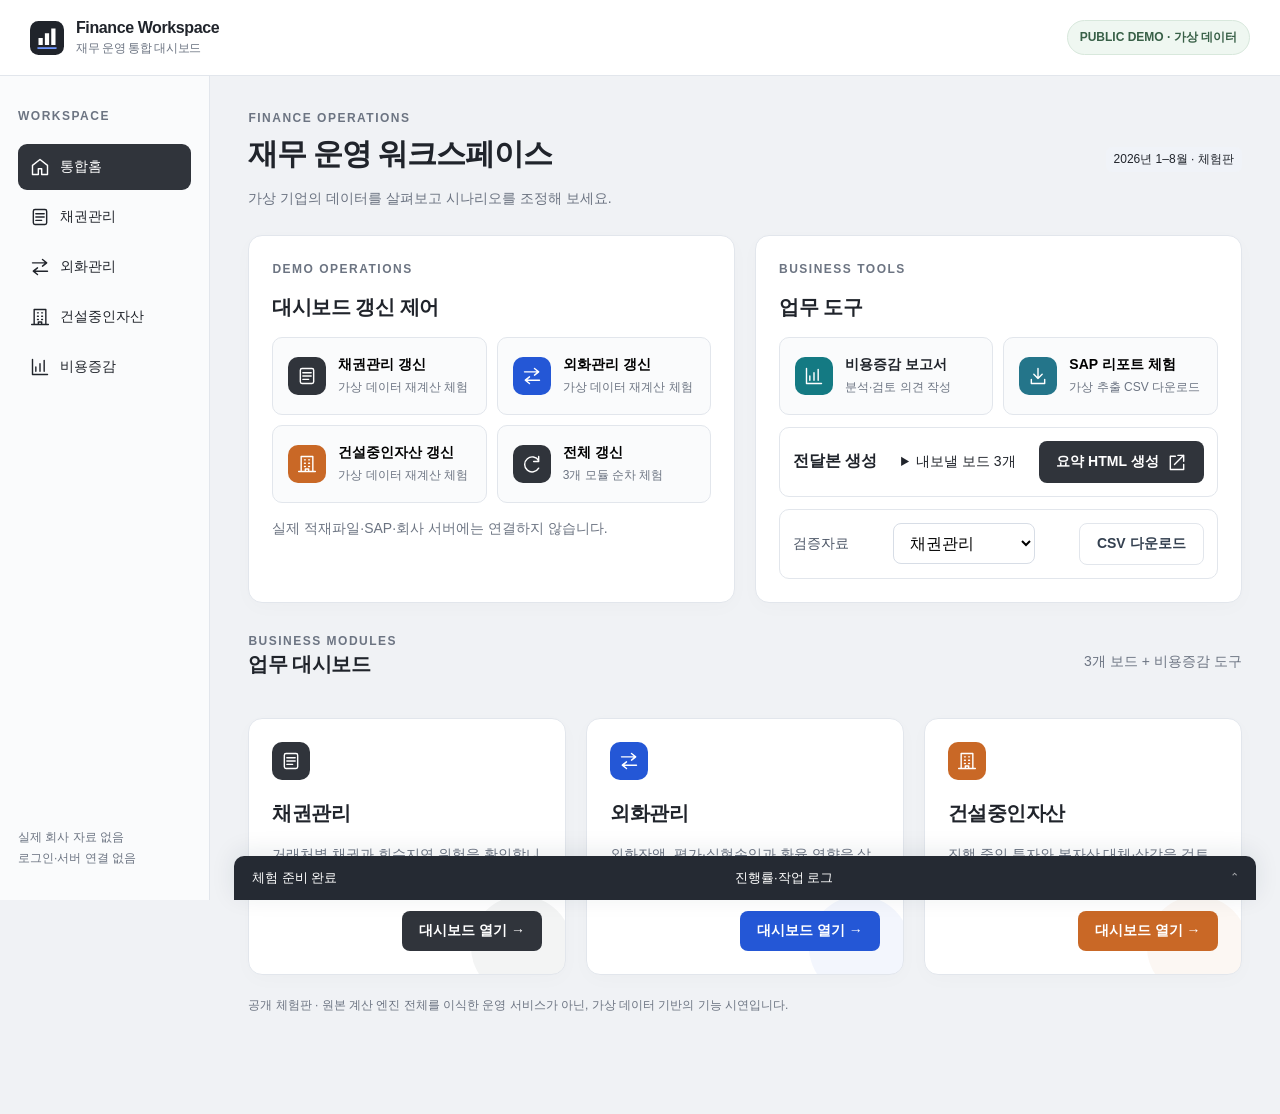
==== index.html @ a3e80ea5 "Publish synthetic-data finance workspace demo" ====
<!doctype html>
<html lang="ko">
<head>
  <meta charset="utf-8">
  <meta name="viewport" content="width=device-width, initial-scale=1">
  <meta name="description" content="가상 데이터로 체험하는 채권·외화·건설중인자산 재무 대시보드. 실제 회사 자료와 연결되지 않습니다.">
  <meta name="theme-color" content="#20242b">
  <meta http-equiv="Content-Security-Policy" content="default-src 'self'; script-src 'self'; style-src 'self' 'unsafe-inline'; img-src 'self' data:; connect-src 'self'; object-src 'none'; base-uri 'none'; form-action 'none'">
  <title>Finance Workspace · 재무 대시보드 체험판</title>
  <link rel="icon" href="./favicon.svg" type="image/svg+xml">
  <link rel="stylesheet" href="./style.css">
  <script type="module" src="./app.js"></script>
</head>
<body>
  <header class="topbar"><a class="brand" href="#home"><img src="./favicon.svg" alt="" width="34" height="34"><span>Finance Workspace<small>재무 운영 통합 대시보드</small></span></a><span class="demo-badge">PUBLIC DEMO · 가상 데이터</span></header>
  <div class="workspace"><aside><p class="eyebrow">WORKSPACE</p><nav id="navigation" aria-label="업무 탐색"></nav><div class="sidebar-note">실제 회사 자료 없음<br>로그인·서버 연결 없음</div></aside><main id="main" tabindex="-1"></main></div>
  <div class="activity"><details id="activity"><summary><span id="activityLabel">체험 준비 완료</span><span>진행률·작업 로그</span></summary><progress id="progress" max="100" value="0" aria-label="체험 작업 진행률"></progress><ol id="logs" aria-live="polite"><li>모든 수치는 가상으로 생성했습니다. 입력·조정은 현재 화면에서만 유지됩니다.</li></ol></details></div>
  <dialog id="detail"><form method="dialog"><button class="icon-close" aria-label="상세 닫기">×</button></form><div id="detailBody"></div></dialog>
</body>
</html>
---- style.css ----
:root{font-family:Arial,"Malgun Gothic",sans-serif;color:#20242b;background:#f0f2f5;font-size:16px;--accent:#30343b;--muted:#6c7482;--line:#e2e6ec;--blue:#2457d6}*{box-sizing:border-box}body{margin:0}button,input,select,textarea{font:inherit}button,a,select,input{touch-action:manipulation}button{cursor:pointer}a{color:inherit;text-decoration:none}button:focus-visible,a:focus-visible,input:focus-visible,select:focus-visible,summary:focus-visible{outline:3px solid #82a6ff;outline-offset:3px}button:disabled{cursor:wait;opacity:.6}.topbar{height:76px;display:flex;align-items:center;justify-content:space-between;padding:0 30px;background:white;border-bottom:1px solid var(--line);gap:15px;position:sticky;top:0;z-index:10}.brand{display:flex;align-items:center;gap:12px;font-weight:750;letter-spacing:-.4px}.brand small{display:block;font-size:12px;color:var(--muted);font-weight:400;margin-top:3px}.demo-badge{font-size:12px;font-weight:700;color:#386047;background:#eff7f1;border:1px solid #d8e8dc;border-radius:30px;padding:8px 12px;white-space:nowrap}.workspace{display:grid;grid-template-columns:210px minmax(0,1fr)}aside{position:sticky;top:76px;height:calc(100vh - 76px);padding:30px 18px;background:#fafbfc;border-right:1px solid var(--line);display:flex;flex-direction:column}.eyebrow{font-size:12px;letter-spacing:1.5px;color:var(--muted);font-weight:700;margin:0 0 14px}nav a{display:flex;align-items:center;gap:10px;padding:13px 12px;border-radius:9px;font-size:14px;margin:4px 0}nav a.active{color:white;background:var(--accent)}nav a:hover:not(.active){background:#e9edf3}.symbol{width:20px;height:20px;flex-shrink:0;display:inline-block}.sidebar-note{margin-top:auto;font-size:12px;color:var(--muted);line-height:1.8}main{padding:32px clamp(20px,3vw,48px) 100px;min-width:0;max-width:1700px;width:100%;margin:auto}h1{font-size:30px;letter-spacing:-1.1px;margin:6px 0 12px}h2{font-size:20px;margin:0 0 16px;letter-spacing:-.5px}h3{font-size:16px;margin:0 0 10px}p{line-height:1.7}.muted{color:var(--muted);font-size:14px}.heading{display:flex;justify-content:space-between;align-items:center;gap:20px;margin-bottom:24px}.heading p{margin:0}.controls{display:flex;gap:10px;align-items:center;flex-wrap:wrap}select,input[type=search],input[type=number]{border:1px solid #d7dde6;background:white;padding:10px 12px;border-radius:8px;min-width:0}label{font-size:14px;color:#4c5666}.panels{display:grid;grid-template-columns:1fr 1fr;gap:20px;margin-bottom:28px}.panel,.card,.metric{background:white;border:1px solid var(--line);border-radius:14px;padding:23px;box-shadow:0 5px 20px #182b4305}.panel.full{grid-column:1/-1}.actions{display:grid;grid-template-columns:repeat(2,minmax(0,1fr));gap:10px}.tool{border:1px solid var(--line);background:#fafbfc;display:flex;gap:12px;align-items:center;text-align:left;border-radius:10px;padding:15px;min-height:78px;transition:background .2s}.tool:hover{background:#f0f4fa}.tool b{display:block;font-size:14px}.tool small{display:block;font-size:12px;color:var(--muted);margin-top:5px}.icon{display:grid;place-items:center;width:38px;height:38px;border-radius:10px;background:var(--accent);color:white;flex-shrink:0}.primary,.secondary{border:0;border-radius:8px;padding:11px 17px;font-size:14px;font-weight:700;display:inline-flex;align-items:center;gap:8px}.primary{background:var(--accent);color:white}.secondary{border:1px solid var(--line);background:white;color:#344050}.export-tool{margin-top:12px;border:1px solid var(--line);border-radius:10px;padding:13px;display:flex;justify-content:space-between;align-items:center;gap:10px;flex-wrap:wrap}.export-tool details{position:relative}.export-tool summary{cursor:pointer;font-size:14px}.export-options{position:absolute;top:30px;right:0;width:210px;padding:15px;z-index:8;background:white;border:1px solid var(--line);box-shadow:0 8px 30px #172c4320;border-radius:9px}.export-options label{display:block;padding:7px}.cards{display:grid;grid-template-columns:repeat(3,minmax(0,1fr));gap:20px}.card{position:relative;overflow:hidden;isolation:isolate;min-height:230px;display:flex;flex-direction:column;align-items:flex-start;transition:transform .2s,box-shadow .2s}.card:hover{transform:translateY(-3px);box-shadow:0 12px 35px #1a304518}.card:after{content:"";position:absolute;right:-24px;bottom:-40px;width:135px;height:135px;background:var(--accent);opacity:.055;border-radius:50%;z-index:-1;transform:scale(.75);transition:transform .4s cubic-bezier(.2,1.7,.5,1)}.card:has(.primary:hover):after{transform:scale(1.45)}.card .icon{margin-bottom:20px}.card p{font-size:14px;color:var(--muted);margin:0 0 20px}.card .primary{margin-top:auto;align-self:flex-end}.metrics{display:grid;grid-template-columns:repeat(4,minmax(0,1fr));gap:15px;margin-bottom:22px}.metric span{font-size:14px;color:var(--muted)}.metric strong{display:block;font-size:27px;letter-spacing:-.7px;margin:12px 0 7px;font-variant-numeric:tabular-nums}.metric small{font-size:12px;color:var(--muted)}.tabs{display:flex;gap:5px;overflow-x:auto;border-bottom:1px solid var(--line);margin:0 0 23px;padding-bottom:8px}.tabs button{white-space:nowrap;border:0;background:transparent;padding:10px 14px;border-radius:8px;color:var(--muted);font-size:14px}.tabs button.active{background:var(--accent);color:white}.table-scroll{overflow:auto;max-height:540px;border:1px solid var(--line);border-radius:10px;margin-top:14px}table{border-collapse:separate;border-spacing:0;width:100%;min-width:730px;font-size:14px;font-variant-numeric:tabular-nums}th,td{padding:13px 16px;border-bottom:1px solid var(--line);text-align:right;white-space:nowrap;background:white}th{background:#f6f8fa;color:#667080;font-weight:600;position:sticky;top:0;z-index:3}th:first-child,td:first-child{text-align:left;position:sticky;left:0;z-index:2;min-width:150px}th:first-child{z-index:4}tr:last-child td{border-bottom:0}tbody tr:hover td{background:#f6f9ff}.total td{font-weight:700;background:#f0f4fb}.link-button{padding:0;background:none;border:0;color:var(--accent);text-align:left;text-decoration:underline;text-underline-offset:4px}.negative{color:#b4483b}.positive{color:#236b98}.chart{width:100%;height:205px;display:block}.chart text{font:12px Arial,sans-serif;fill:#748091}.two-col{display:grid;grid-template-columns:1.1fr 1fr;gap:22px}.bar-row{display:grid;grid-template-columns:110px 1fr 70px;gap:12px;align-items:center;margin:17px 0;font-size:14px}.bar-track{height:10px;background:#edf0f4;border-radius:6px;overflow:hidden}.bar{height:100%;background:var(--accent);border-radius:6px}.empty{text-align:center;padding:30px;color:var(--muted)}.range-control{display:grid;gap:14px;margin:22px 0}.range-control input{width:100%;accent-color:var(--accent)}.range-control label{display:flex;justify-content:space-between}.scenario-result{padding:22px;border-radius:10px;background:#f0f5ff;border:1px solid #dbe5fa}.scenario-result strong{font-size:30px;display:block;margin-top:10px}.note{border-left:3px solid #a8b9d2;padding:4px 14px;color:var(--muted);font-size:14px;margin-top:20px}.activity{position:fixed;bottom:0;left:210px;right:0;z-index:20;padding:0 24px;background:transparent;pointer-events:none}.activity details{pointer-events:auto;background:#252a33;color:white;box-shadow:0 -4px 25px #192c4218;border-radius:10px 10px 0 0;padding:0 18px;font-size:13px}.activity summary{display:flex;justify-content:space-between;gap:15px;cursor:pointer;padding:13px 0;list-style:none}.activity summary:after{content:'⌃'}.activity details[open] summary:after{content:'⌄'}.activity ol{max-height:150px;overflow:auto;padding-left:20px;line-height:1.9;color:#d6e0ef}progress{width:100%;height:6px;accent-color:#6ba4ff}dialog{border:1px solid var(--line);border-radius:16px;width:min(800px,94vw);max-height:85vh;padding:30px;color:#20242b;box-shadow:0 24px 100px #0003}dialog::backdrop{background:#131e3270;backdrop-filter:blur(4px)}.icon-close{float:right;border:0;background:#f0f2f5;border-radius:6px;font-size:23px;width:35px;height:35px}.report-text{width:100%;min-height:130px;padding:15px;border:1px solid var(--line);border-radius:8px;resize:vertical}.status{padding:4px 8px;border-radius:6px;background:#f0f3f8;font-size:12px}.search{width:240px}footer{font-size:12px;color:var(--muted);margin-top:22px}@media(max-width:1100px){.panels,.two-col{grid-template-columns:1fr}.cards{grid-template-columns:repeat(2,minmax(0,1fr))}.metrics{grid-template-columns:repeat(2,minmax(0,1fr))}.workspace{grid-template-columns:180px minmax(0,1fr)}.activity{left:180px}}@media(max-width:700px){.topbar{padding:12px 16px;height:auto;min-height:70px}.brand{font-size:14px}.demo-badge{font-size:10px;padding:6px}.workspace{display:block}aside{height:auto;position:static;padding:12px;border-right:0;border-bottom:1px solid var(--line)}aside .eyebrow,.sidebar-note{display:none}nav{display:flex;overflow:auto;gap:5px}nav a{white-space:nowrap;padding:10px;font-size:13px;margin:0}nav .symbol{display:none}main{padding:22px 16px 100px}.heading{align-items:flex-start;flex-direction:column;gap:10px}h1{font-size:26px}.panel,.card,.metric{padding:18px}.cards{grid-template-columns:1fr}.actions{grid-template-columns:1fr 1fr}.metrics{gap:10px}.metric strong{font-size:23px}.activity{left:0;padding:0 8px}.table-scroll{max-height:430px}.controls{width:100%}.controls input{flex:1}.chart{height:180px}}@media(prefers-reduced-motion:reduce){*{transition:none!important;scroll-behavior:auto!important}}@media print{aside,.topbar,.activity,.controls,.tabs,.primary,.secondary{display:none}.workspace{display:block}main{padding:0}.table-scroll{max-height:none;overflow:visible}.panel,.metric{break-inside:avoid;box-shadow:none}}
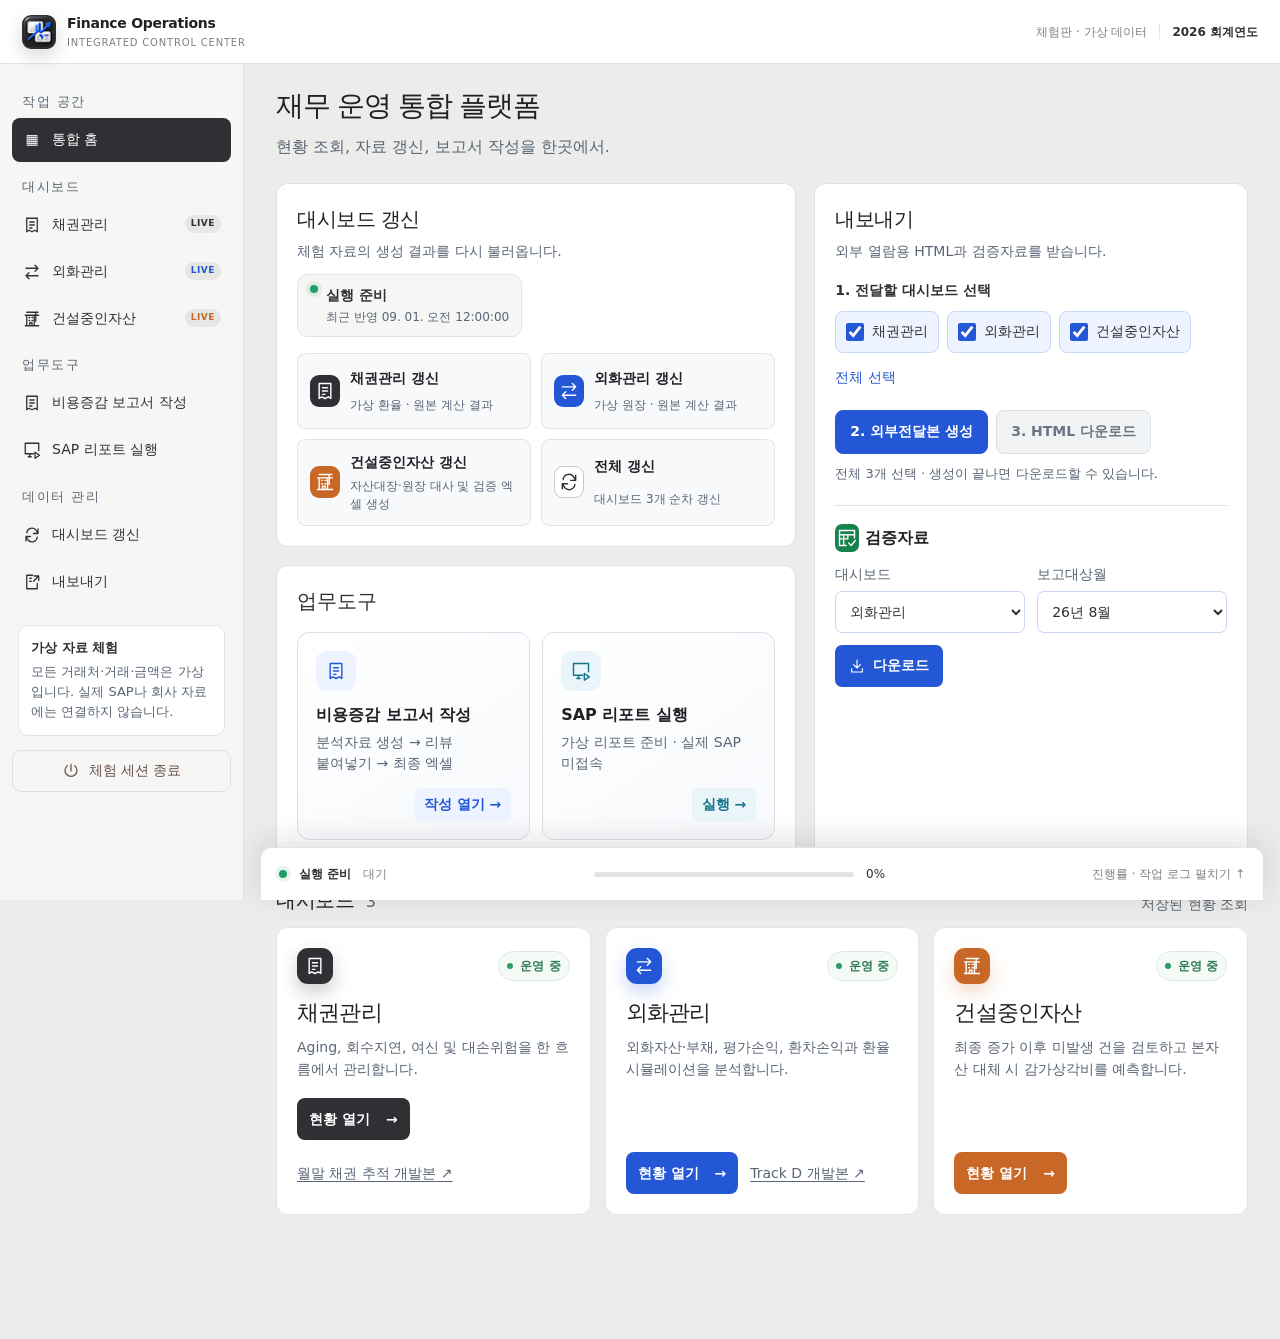
==== commit 4d1c36cb: "Deploy faithful v2 platform trial with synthetic data only" ====
--- a/index.html
+++ b/index.html
@@ -1,20 +1,4 @@
-<!doctype html>
-<html lang="ko">
-<head>
-  <meta charset="utf-8">
-  <meta name="viewport" content="width=device-width, initial-scale=1">
-  <meta name="description" content="가상 데이터로 체험하는 채권·외화·건설중인자산 재무 대시보드. 실제 회사 자료와 연결되지 않습니다.">
-  <meta name="theme-color" content="#20242b">
-  <meta http-equiv="Content-Security-Policy" content="default-src 'self'; script-src 'self'; style-src 'self' 'unsafe-inline'; img-src 'self' data:; connect-src 'self'; object-src 'none'; base-uri 'none'; form-action 'none'">
-  <title>Finance Workspace · 재무 대시보드 체험판</title>
-  <link rel="icon" href="./favicon.svg" type="image/svg+xml">
-  <link rel="stylesheet" href="./style.css">
-  <script type="module" src="./app.js"></script>
-</head>
-<body>
-  <header class="topbar"><a class="brand" href="#home"><img src="./favicon.svg" alt="" width="34" height="34"><span>Finance Workspace<small>재무 운영 통합 대시보드</small></span></a><span class="demo-badge">PUBLIC DEMO · 가상 데이터</span></header>
-  <div class="workspace"><aside><p class="eyebrow">WORKSPACE</p><nav id="navigation" aria-label="업무 탐색"></nav><div class="sidebar-note">실제 회사 자료 없음<br>로그인·서버 연결 없음</div></aside><main id="main" tabindex="-1"></main></div>
-  <div class="activity"><details id="activity"><summary><span id="activityLabel">체험 준비 완료</span><span>진행률·작업 로그</span></summary><progress id="progress" max="100" value="0" aria-label="체험 작업 진행률"></progress><ol id="logs" aria-live="polite"><li>모든 수치는 가상으로 생성했습니다. 입력·조정은 현재 화면에서만 유지됩니다.</li></ol></details></div>
-  <dialog id="detail"><form method="dialog"><button class="icon-close" aria-label="상세 닫기">×</button></form><div id="detailBody"></div></dialog>
-</body>
-</html>
+<!doctype html><html lang="ko"><head><meta charset="UTF-8"><meta name="viewport" content="width=device-width,initial-scale=1"><meta name="referrer" content="no-referrer"><title>Finance Operations · 체험판</title><link rel="icon" href="./finance-dashboard-icon-32.png">  <script type="module" crossorigin src="./assets/index-m7QJTmxe.js"></script>
+  <link rel="modulepreload" crossorigin href="./assets/review-filter-b5C6xkzb.js">
+  <link rel="stylesheet" crossorigin href="./assets/index-BPi9FMTx.css">
+</head><body><div id="root"></div></body></html>
--- a/assets/index-BPi9FMTx.css
+++ b/assets/index-BPi9FMTx.css
@@ -0,0 +1 @@
+.expense-page{min-height:100vh;color:var(--ink);background:var(--canvas)}.expense-platform-bar{grid-template-columns:228px minmax(0,1fr) auto;height:auto;min-height:56px;padding:10px 24px;position:sticky;top:0}.expense-platform-bar .module-platform-brand,.expense-platform-bar .module-breadcrumb{font-size:14px}.expense-platform-bar .module-switcher a{color:#fff;background:#303136;border:1px solid #505156;align-items:center;min-height:36px;padding:8px 14px;font-size:14px;display:inline-flex}.expense-platform-bar .module-switcher a:hover{background:#43454b}.expense-page :is(a,button,summary,input,select,textarea):focus-visible{outline:2px solid var(--blue);outline-offset:3px}.expense-workspace{max-width:1480px;margin:auto;padding:24px clamp(16px,2.5vw,36px) 56px;font-size:16px;line-height:1.6}.expense-title,.expense-section-title,.expense-actions{flex-wrap:wrap;justify-content:space-between;align-items:center;gap:16px;display:flex}.expense-title{margin:0 0 22px}.expense-title h1{letter-spacing:-.03em;margin:0;font-size:clamp(24px,2.2vw,32px);font-weight:650;line-height:1.3}.expense-title p{color:var(--workspace-muted);margin:8px 0 0}.expense-muted,.expense-caption{color:var(--workspace-muted);font-size:14px}.expense-steps{border:1px solid var(--workspace-border);background:var(--workspace-border);border-radius:12px;grid-template-columns:repeat(3,minmax(0,1fr));gap:1px;margin-bottom:20px;display:grid;overflow:hidden}.expense-steps button{background:var(--white);color:var(--workspace-muted);align-items:center;gap:10px;padding:14px 18px;font-size:14px;text-decoration:none;display:flex}.expense-steps button>span{background:var(--soft);border-radius:50%;flex:0 0 26px;place-items:center;height:26px;display:grid}.expense-steps button[aria-selected=true]{background:var(--blue-soft);color:var(--blue)}.expense-steps button[aria-selected=true]>span{background:var(--blue);color:#fff}.expense-steps small{white-space:nowrap;margin-left:auto;font-size:12px}.expense-steps button[aria-disabled=true]{color:#727c89;cursor:default}.expense-card{background:var(--white);border:1px solid var(--workspace-border);border-radius:12px;margin:20px 0;padding:24px}.expense-card h2,.expense-dialog h2{margin:0;scroll-margin-top:76px;font-size:20px;font-weight:650}.expense-section-title{margin-bottom:20px}.expense-inputs{grid-template-columns:repeat(2,minmax(0,1fr));gap:18px 24px;display:grid}.expense-workspace label{flex-direction:column;gap:7px;font-size:14px;font-weight:550;display:flex}.expense-workspace input,.expense-workspace select,.expense-workspace textarea{background:var(--white);color:var(--ink);font:inherit;border:1px solid #c3ccd7;border-radius:8px;width:100%;min-width:0;padding:10px 12px}.expense-workspace input,.expense-workspace select{min-height:44px}.expense-workspace button{border:1px solid var(--workspace-border);background:var(--white);min-height:44px;color:var(--ink);font:inherit;cursor:pointer;border-radius:8px;justify-content:center;align-items:center;gap:8px;padding:10px 16px;font-size:14px;font-weight:650;display:inline-flex}.expense-workspace button:hover:not(:disabled){background:#f7f9fb;border-color:#a7b5c7}.expense-workspace button.primary{background:var(--blue);color:#fff;border-color:var(--blue)}.expense-workspace button.primary:hover:not(:disabled){background:#1948bb}.expense-workspace button:disabled{color:#697582;border-color:var(--workspace-border);cursor:not-allowed;background:#f1f3f5}.expense-workspace svg{flex-shrink:0;width:18px;height:18px}.expense-workspace a:not(.expense-steps button){color:var(--blue);text-underline-offset:3px;text-decoration:underline}.expense-actions{justify-content:flex-start;margin:18px 0}.expense-actions>span{color:var(--workspace-muted);font-size:14px}.expense-resume{border-top:1px solid var(--workspace-border);margin-top:20px;padding-top:18px}.expense-resume select{max-width:800px}.expense-error{color:#963737;white-space:pre-wrap;overflow-wrap:anywhere;background:#fff1f1;border:1px solid #efc3c3;border-radius:8px;padding:14px 16px;font-size:14px}.expense-status{background:var(--blue-soft);color:var(--blue);border-radius:99px;padding:5px 10px;font-size:14px}.expense-status.finalized,.expense-status.reviewed{color:#256443;background:#edf7f0}.expense-status.error{color:#963737;background:#fff1f1}.expense-review-summary{border:1px solid var(--workspace-border);background:#f7f9fb;border-radius:8px;flex-wrap:wrap;gap:20px 40px;margin:0 0 20px;padding:16px 20px;display:flex}.expense-review-summary dt{color:var(--workspace-muted);font-size:14px}.expense-review-summary dd{font-variant-numeric:tabular-nums;margin:3px 0 0;font-size:22px;font-weight:650}.expense-review-summary small{margin-left:5px;font-size:14px;font-weight:400}.expense-workspace summary{cursor:pointer;min-height:32px;font-size:14px}.expense-warnings{color:#74561d;background:#fff9eb;border:1px solid #e9d8aa;border-radius:8px;margin:16px 0;padding:14px 16px;font-size:14px}.expense-warnings ul{margin-bottom:0;padding-left:24px}.expense-warnings li{margin:7px 0}.expense-packages{border:1px solid var(--workspace-border);border-radius:8px;margin-top:18px;padding:12px 16px}.expense-packages summary{font-weight:650}.expense-packages summary span{color:var(--workspace-muted);margin-left:8px;font-weight:400}.expense-file-list{flex-wrap:wrap;gap:10px;display:flex}.expense-packages .expense-file-list{grid-template-columns:repeat(2,minmax(0,1fr));max-height:320px;margin-top:12px;padding:4px;display:grid;overflow:auto}.expense-workspace .expense-file-list a{border:1px solid var(--blue-line);min-width:0;min-height:44px;color:var(--blue);background:var(--blue-soft);border-radius:8px;align-items:center;gap:10px;padding:10px 12px;font-size:14px;text-decoration:none;display:flex}.expense-file-list a:hover{text-decoration:underline!important}.expense-file-list a span{overflow-wrap:anywhere}.expense-workspace .expense-filter{flex-direction:row;align-items:center;gap:10px}.expense-filter select{width:auto;min-width:120px}.expense-table-wrap{border:1px solid var(--workspace-border);border-radius:8px;max-height:600px;overflow:auto}.expense-workspace table{border-collapse:separate;border-spacing:0;width:100%;font-size:14px}.expense-workspace th{z-index:1;text-align:left;white-space:nowrap;border-bottom:1px solid var(--workspace-border);background:#f0f3f7;padding:12px 14px;position:sticky;top:0}.expense-workspace td{border-bottom:1px solid var(--workspace-border);vertical-align:top;padding:14px}.expense-workspace tr:last-child td{border-bottom:0}.expense-workspace tbody tr:hover{background:#fafbfd}.expense-workspace td:nth-child(2),.expense-workspace td:nth-child(3),.expense-workspace td:nth-child(4){text-align:right;white-space:nowrap;font-variant-numeric:tabular-nums}.expense-workspace td:last-child{width:46%;min-width:340px}.expense-workspace td textarea{resize:vertical;min-height:96px;line-height:1.6}.expense-workspace .expense-review-label{color:var(--workspace-muted);font-size:13px}.expense-internal-note{color:#74561d;background:#fff9eb;border:1px solid #e9d8aa;border-radius:8px;margin:10px 0;padding:10px 12px}.expense-internal-note p{margin:4px 0 0;font-size:14px}.expense-workspace td small{color:#74561d;margin:6px 0;font-size:13px;display:block}.expense-workspace details p{overflow-wrap:anywhere}.expense-outputs{border-top:1px solid var(--workspace-border);padding:16px 0}.expense-outputs h3{margin:0 0 10px;font-size:16px}.expense-finalize{border:1px solid var(--blue-line);background:var(--blue-soft);border-radius:8px;justify-content:space-between;align-items:center;gap:20px;margin-top:12px;padding:18px;display:flex}.expense-workspace .expense-ack{flex-direction:row;align-items:flex-start;font-weight:400}.expense-ack input{width:18px;height:18px;min-height:18px;accent-color:var(--blue);flex:0 0 18px;margin-top:3px}.expense-finalize>button{flex-shrink:0}.expense-dialog{border:1px solid var(--workspace-border);background:var(--white);width:min(800px,94vw);max-height:90dvh;color:var(--ink);box-shadow:var(--shadow);border-radius:12px;margin:auto;padding:24px;overflow:auto}.expense-dialog::backdrop{background:#20212488}.expense-dialog>p{color:var(--workspace-muted);font-size:14px}.expense-dialog textarea{min-height:280px;font:14px/1.6 var(--font-geist-mono),Consolas,monospace;resize:vertical}@media (width<=950px){.expense-platform-bar{grid-template-columns:auto minmax(0,1fr) auto;gap:16px;padding:10px 16px}.expense-platform-bar .module-platform-brand>span,.expense-steps small{display:none}}@media (width<=580px){.expense-workspace{padding:20px 14px 36px}.expense-card{padding:18px}.expense-inputs,.expense-packages .expense-file-list{grid-template-columns:1fr}.expense-platform-bar .module-breadcrumb{display:none}.expense-platform-bar{grid-template-columns:1fr auto}.expense-steps button{text-align:center;flex-direction:column;gap:5px;padding:12px 8px}.expense-steps strong{font-size:13px}.expense-finalize{flex-direction:column;align-items:stretch}.expense-review-summary{gap:16px;padding:12px}.expense-review-summary dd{font-size:20px}.expense-title>button{width:100%}}.expense-workspace .expense-steps button{border:0;border-radius:0;justify-content:flex-start}.expense-workspace .expense-steps button[aria-selected=true]{background:var(--blue-soft);color:var(--blue);box-shadow:inset 0 -3px var(--blue)}.expense-workspace [role=tabpanel][hidden]{display:none}@layer theme{:root,:host{--font-sans:ui-sans-serif, system-ui, sans-serif, "Apple Color Emoji", "Segoe UI Emoji", "Segoe UI Symbol", "Noto Color Emoji";--font-mono:ui-monospace, SFMono-Regular, Menlo, Monaco, Consolas, "Liberation Mono", "Courier New", monospace;--spacing:.25rem;--default-font-family:var(--font-sans);--default-mono-font-family:var(--font-mono)}}@layer base{*,:after,:before,::backdrop{box-sizing:border-box;border:0 solid;margin:0;padding:0}::file-selector-button{box-sizing:border-box;border:0 solid;margin:0;padding:0}html,:host{-webkit-text-size-adjust:100%;tab-size:4;line-height:1.5;font-family:var(--default-font-family,ui-sans-serif, system-ui, sans-serif, "Apple Color Emoji", "Segoe UI Emoji", "Segoe UI Symbol", "Noto Color Emoji");font-feature-settings:var(--default-font-feature-settings,normal);font-variation-settings:var(--default-font-variation-settings,normal);-webkit-tap-highlight-color:transparent}hr{height:0;color:inherit;border-top-width:1px}abbr:where([title]){-webkit-text-decoration:underline dotted;text-decoration:underline dotted}h1,h2,h3,h4,h5,h6{font-size:inherit;font-weight:inherit}a{color:inherit;-webkit-text-decoration:inherit;-webkit-text-decoration:inherit;-webkit-text-decoration:inherit;-webkit-text-decoration:inherit;text-decoration:inherit}b,strong{font-weight:bolder}code,kbd,samp,pre{font-family:var(--default-mono-font-family,ui-monospace, SFMono-Regular, Menlo, Monaco, Consolas, "Liberation Mono", "Courier New", monospace);font-feature-settings:var(--default-mono-font-feature-settings,normal);font-variation-settings:var(--default-mono-font-variation-settings,normal);font-size:1em}small{font-size:80%}sub,sup{vertical-align:baseline;font-size:75%;line-height:0;position:relative}sub{bottom:-.25em}sup{top:-.5em}table{text-indent:0;border-color:inherit;border-collapse:collapse}:-moz-focusring{outline:auto}progress{vertical-align:baseline}summary{display:list-item}ol,ul,menu{list-style:none}img,svg,video,canvas,audio,iframe,embed,object{vertical-align:middle;display:block}img,video{max-width:100%;height:auto}button,input,select,optgroup,textarea{font:inherit;font-feature-settings:inherit;font-variation-settings:inherit;letter-spacing:inherit;color:inherit;opacity:1;background-color:#0000;border-radius:0}::file-selector-button{font:inherit;font-feature-settings:inherit;font-variation-settings:inherit;letter-spacing:inherit;color:inherit;opacity:1;background-color:#0000;border-radius:0}:where(select:is([multiple],[size])) optgroup{font-weight:bolder}:where(select:is([multiple],[size])) optgroup option{padding-inline-start:20px}::file-selector-button{margin-inline-end:4px}::placeholder{opacity:1}@supports (not ((-webkit-appearance:-apple-pay-button))) or (contain-intrinsic-size:1px){::placeholder{color:currentColor}@supports (color:color-mix(in lab, red, red)){::placeholder{color:color-mix(in oklab, currentcolor 50%, transparent)}}}textarea{resize:vertical}::-webkit-search-decoration{-webkit-appearance:none}::-webkit-date-and-time-value{min-height:1lh;text-align:inherit}::-webkit-datetime-edit{display:inline-flex}::-webkit-datetime-edit-fields-wrapper{padding:0}::-webkit-datetime-edit{padding-block:0}::-webkit-datetime-edit-year-field{padding-block:0}::-webkit-datetime-edit-month-field{padding-block:0}::-webkit-datetime-edit-day-field{padding-block:0}::-webkit-datetime-edit-hour-field{padding-block:0}::-webkit-datetime-edit-minute-field{padding-block:0}::-webkit-datetime-edit-second-field{padding-block:0}::-webkit-datetime-edit-millisecond-field{padding-block:0}::-webkit-datetime-edit-meridiem-field{padding-block:0}::-webkit-calendar-picker-indicator{line-height:1}:-moz-ui-invalid{box-shadow:none}button,input:where([type=button],[type=reset],[type=submit]){appearance:button}::file-selector-button{appearance:button}::-webkit-inner-spin-button{height:auto}::-webkit-outer-spin-button{height:auto}[hidden]:where(:not([hidden=until-found])){display:none!important}}@layer components;@layer utilities{.start{inset-inline-start:var(--spacing)}.hidden{display:none}.inline-block{display:inline-block}}:root{--white:#fff;--canvas:#ececea;--soft:#f6f6f4;--line:#e3e4e6;--mid:#c7c9cc;--muted:#7d8086;--dark:#2f3033;--ink:#202124;--blue:#2457d6;--blue-soft:#eef4ff;--blue-line:#c6d7fb;--shadow:0 12px 36px #2f303314;--radius:12px;--sidebar:228px;--topbar:64px;--workspace-muted:#596575;--workspace-border:#dbe1e8}*{box-sizing:border-box}html{background:var(--canvas)}body{background:var(--canvas);color:var(--dark);font-family:var(--font-geist-sans), "Pretendard", "Noto Sans KR", "Segoe UI", sans-serif;margin:0;font-size:14px}a{color:inherit;text-decoration:none}.platform-shell{grid-template-columns:var(--sidebar) minmax(0, 1fr);grid-template-rows:var(--topbar) minmax(calc(100vh - var(--topbar)), auto);min-height:100vh;display:grid}.platform-topbar{z-index:30;height:var(--topbar);border-bottom:1px solid var(--line);-webkit-backdrop-filter:blur(12px);backdrop-filter:blur(12px);background:#fffffff5;grid-column:1/-1;justify-content:space-between;align-items:center;gap:18px;padding:0 22px;display:flex;position:sticky;top:0}.brand-lockup{align-items:center;gap:11px;display:flex}.brand-lockup>.brand-copy{gap:1px;display:grid}.brand-lockup strong{color:var(--ink);letter-spacing:-.02em;font-size:14px}.brand-lockup span:not(.brand-mark){color:var(--muted);letter-spacing:.08em;text-transform:uppercase;font-size:10px}.easter-egg-trigger{cursor:default;background:0 0;border:0;border-radius:9px;width:34px;height:34px;padding:0;display:block}.easter-egg-trigger:focus-visible{outline:2px solid var(--blue);outline-offset:3px}.brand-mark{background:var(--dark);object-fit:cover;border-radius:9px;width:34px;height:34px;display:block;box-shadow:0 7px 18px #2f30332e}.easter-egg-overlay{z-index:1000;background:#080b14;animation:.24s both easter-egg-reveal;position:fixed;inset:0}.easter-egg-frame{background:#080b14;border:0;width:100%;height:100%;display:block}.easter-egg-close{z-index:2;top:max(14px, env(safe-area-inset-top));right:max(14px, env(safe-area-inset-right));color:#f5f7ff;cursor:pointer;-webkit-backdrop-filter:blur(10px);backdrop-filter:blur(10px);background:#080b14c7;border:1px solid #ffffff2e;border-radius:11px;place-items:center;width:38px;height:38px;padding:0;font-size:24px;line-height:1;display:grid;position:absolute}.easter-egg-close:hover{background:#ffffff1f}@keyframes easter-egg-reveal{0%{opacity:0;transform:scale(1.012)}to{opacity:1;transform:scale(1)}}.topbar-context{color:var(--muted);align-items:center;gap:9px;font-size:12px;display:flex}.topbar-context strong{color:var(--dark);font-weight:650}.status-dot,.inline-dot{background:#1f9d63;border-radius:50%;width:7px;height:7px;box-shadow:0 0 0 4px #1f9d631a}.topbar-divider{background:var(--line);width:1px;height:15px;margin:0 3px}.platform-sidebar{top:var(--topbar);height:calc(100vh - var(--topbar));background:var(--soft);border-right:1px solid var(--line);align-self:start;padding:16px 12px;position:sticky;overflow-y:auto}.nav-label{color:var(--muted);letter-spacing:.12em;margin:0;padding:12px 10px 6px;font-size:10px}.nav-item{width:100%;min-height:40px;color:var(--dark);white-space:nowrap;border-radius:8px;align-items:center;gap:10px;margin-bottom:3px;padding:9px 10px;transition:background .16s,color .16s,transform .16s;display:flex}.nav-item:hover{background:var(--white);transform:translate(2px)}.nav-item.is-active{color:#fff;background:var(--dark)}.nav-symbol{color:currentColor;text-align:center;flex:0 0 20px;width:20px;font-size:14px;font-weight:700}.nav-state{color:#5f6368;letter-spacing:.06em;background:#8e909629;border-radius:10px;margin-left:auto;padding:2px 6px;font-size:9px;font-weight:800}.nav-state.blue{color:#1747bf;background:#e6efff}.nav-item-dev{color:#31508f;margin-top:-1px}.nav-item-dev .nav-symbol{font-size:10px}.nav-item-dev:hover{color:#1747bf;background:#edf3ff}.sidebar-note{border:1px solid var(--line);background:var(--white);color:var(--muted);border-radius:10px;margin:22px 6px 4px;padding:12px;font-size:11px;line-height:1.55}.sidebar-note strong{color:var(--dark);margin-bottom:4px;font-weight:650;display:block}.platform-content{min-width:0;padding:28px clamp(22px,3vw,46px) 54px}.page-heading{justify-content:space-between;align-items:flex-end;gap:24px;max-width:1480px;margin:0 auto 22px;display:flex}.eyebrow{color:var(--muted);letter-spacing:.13em;margin:0 0 7px;font-size:10px;font-weight:750}.page-heading h1{color:var(--ink);letter-spacing:-.045em;margin:0;font-size:clamp(28px,3vw,42px);line-height:1.08}.lead{color:var(--muted);margin:10px 0 0;font-size:14px}.heading-meta{border:1px solid var(--line);border-radius:var(--radius);background:#ffffffad;min-width:112px;padding:14px 16px;display:grid}.heading-meta span{color:var(--muted);font-size:10px}.heading-meta strong{color:var(--ink);font-size:24px}.overview-strip{border:1px solid var(--line);border-radius:var(--radius);background:#ffffffc7;grid-template-columns:repeat(4,minmax(0,1fr));max-width:1480px;margin:0 auto 34px;display:grid;box-shadow:0 7px 24px #2f30330a}.overview-strip>div{border-right:1px solid var(--line);gap:5px;padding:15px 18px;display:grid}.overview-strip>div:last-child{border-right:0}.overview-strip span{color:var(--muted);font-size:10px}.overview-strip strong{color:var(--dark);align-items:center;gap:8px;font-size:13px;font-weight:650;display:flex}.inline-dot{width:6px;height:6px;display:inline-block}.operations-panel{border:1px solid var(--line);max-width:1480px;box-shadow:var(--shadow);background:#ffffffe6;border-radius:15px;margin:0 auto 34px;padding:20px}.operations-dashboard-grid{grid-template-columns:minmax(0,3fr) minmax(380px,2fr);align-items:stretch;gap:14px;max-width:1480px;margin:0 auto 34px;display:grid}.operations-dashboard-grid>.operations-panel{width:100%;max-width:none;height:100%;margin:0}.operations-heading{justify-content:space-between;align-items:center;gap:24px;min-height:54px;display:flex}.operations-heading h2{color:var(--ink);letter-spacing:-.025em;margin:0;font-size:20px}.refresh-operations-panel{margin-bottom:14px}.utility-operations-panel{background:#f8fbfcf0}.refresh-operations-panel .operation-actions-refresh{margin-top:18px}.utility-operations-layout{grid-template-columns:minmax(0,3fr) minmax(300px,2fr);align-items:stretch;gap:10px;margin-top:14px;display:grid}.utility-operations-layout .operation-actions-tools{margin-top:0}.utility-operations-layout .validation-download-panel{height:100%;margin-top:0}.utility-action-stack{gap:7px;min-width:0;display:grid}.operation-status{border:1px solid var(--line);background:var(--soft);border-radius:10px;grid-template-columns:auto 1fr;align-items:center;gap:2px 8px;min-width:220px;padding:10px 12px;display:grid}.operation-status strong{color:var(--dark);font-size:11px}.operation-status small{color:var(--muted);grid-column:2;font-size:9px}.operation-dot{background:#1f9d63;border-radius:50%;grid-row:1/3;width:8px;height:8px;box-shadow:0 0 0 4px #1f9d631a}.operation-dot.offline{background:#d25555;box-shadow:0 0 0 4px #d255551a}.operation-action-sections{grid-template-columns:minmax(0,3fr) minmax(0,2fr);gap:12px;margin-top:18px;display:grid}.operation-action-group{border:1px solid var(--line);background:#fafafa;border-radius:12px;min-width:0;padding:13px}.operation-action-group.utility-group{background:#f8fbfc;border-color:#d9e1e6}.operation-group-heading{justify-content:space-between;align-items:flex-start;gap:14px;min-height:36px;display:flex}.operation-group-heading h3{color:var(--ink);letter-spacing:-.01em;margin:0;font-size:12px}.operation-group-heading p{color:var(--muted);margin:4px 0 0;font-size:9px;line-height:1.4}.operation-group-heading>span{border:1px solid var(--line);color:var(--muted);background:#fff;border-radius:99px;flex:none;padding:3px 7px;font-size:8px;font-weight:750}.utility-group .operation-group-heading>span{color:#446775;background:#eef5f7;border-color:#cddbe2}.operation-actions{gap:8px;margin-top:10px;display:grid}.operation-actions-refresh{grid-template-columns:repeat(3,minmax(0,1fr))}.operation-actions-tools{grid-template-columns:repeat(2,minmax(0,1fr))}.operation-actions>button,.export-tool>button{border:1px solid var(--line);min-height:62px;color:var(--dark);background:var(--soft);text-align:left;cursor:pointer;border-radius:11px;grid-template-rows:auto auto;grid-template-columns:38px minmax(0,1fr);align-items:center;gap:1px 10px;padding:10px 13px;transition:transform .16s,border-color .16s,background .16s;display:grid}.operation-actions>button:hover:not(:disabled),.export-tool>button:hover:not(:disabled){background:#fff;border-color:#b9bcc1;transform:translateY(-2px)}.operation-actions>button:disabled,.export-tool>button:disabled{cursor:not-allowed;opacity:.5}.operation-actions>button>span,.export-tool>button>span{color:#fff;background:var(--dark);border-radius:9px;grid-row:1/3;place-items:center;width:36px;height:36px;font-size:10px;font-weight:800;display:grid}.operation-actions>button>span.operation-icon-symbol,.export-tool>button>span.operation-icon-symbol{font-size:18px;font-weight:650;line-height:1}.operation-actions>button.sap>span{background:#1c6f8b}.operation-actions>button.blue>span{background:var(--blue)}.operation-actions>button.registered-update>span{background:var(--module-accent)}.operation-actions>button.all>span{color:var(--dark);border:1px solid var(--mid);background:#fff}.operation-actions>button.share>span{color:#75571c;background:#f5e6bf}.operation-actions>button strong,.export-tool>button strong{color:var(--ink);font-size:12px}.operation-actions>button small,.export-tool>button small{color:var(--muted);font-size:9px}.export-tool{gap:5px;min-width:0;display:grid}.export-tool>button{width:100%}.export-tool.export-split{border:1px solid var(--line);background:var(--soft);border-radius:11px;grid-template-rows:30px 30px;grid-template-columns:minmax(0,1fr) 30px;gap:0;display:grid;position:relative}.export-split>button.share{border:0;border-radius:10px 0 0 10px;grid-row:1/3;grid-template-columns:30px minmax(0,1fr);gap:1px 7px;min-width:0;min-height:0;padding:10px 8px}.export-split>button.share>span{color:#75571c;background:#f5e6bf;width:30px;height:34px}.export-split>button.share strong{font-size:11px}.export-split>button.share small{text-overflow:ellipsis;white-space:nowrap;overflow:hidden}.export-split .export-picker{grid-area:1/2;position:static}.export-split .export-picker>summary{border:0;border-left:1px solid var(--line);background:0 0;border-radius:0 10px 0 0;justify-content:center;height:100%;padding:0}.export-split .export-picker>summary:after{font-size:12px}.export-split .export-picker>summary:hover,.export-split .export-picker[open]>summary{background:#f5e6bf}.export-split .export-picker>summary:focus-visible{outline:2px solid var(--blue);outline-offset:-2px}.export-split .export-picker-menu{max-height:50vh;overflow-y:auto}.operation-actions-tools{align-items:start}.export-inline-result{border-top:1px solid var(--line);border-left:1px solid var(--line);background:#fffaf0;border-radius:0 0 10px;grid-area:2/2;min-width:0}.export-inline-result a{color:#765820;border-radius:inherit;place-items:center;height:100%;display:grid}.export-inline-result a:hover{background:#f5e6bf}.export-inline-result a:focus-visible{outline:2px solid var(--blue);outline-offset:-2px}.export-inline-result svg{width:15px;height:15px}.export-inline-result>span{color:#afb1b5;place-items:center;height:100%;display:grid}.export-picker{min-width:0;position:relative}.export-picker>summary{min-height:25px;color:var(--muted);cursor:pointer;background:#fff;border:1px solid #d8dadd;border-radius:7px;justify-content:space-between;align-items:center;gap:8px;padding:4px 8px;font-size:8px;list-style:none;display:flex}.export-picker>summary::-webkit-details-marker{display:none}.export-picker>summary:after{content:"▾";color:#8a8d92;font-size:8px}.export-picker[open]>summary:after{transform:rotate(180deg)}.export-picker>summary strong{min-width:0;color:var(--dark);text-overflow:ellipsis;white-space:nowrap;margin-left:auto;font-size:9px;overflow:hidden}.export-picker-menu{z-index:80;background:#fff;border:1px solid #d7d9de;border-radius:11px;width:min(310px,100vw - 32px);padding:8px;display:grid;position:absolute;top:calc(100% + 6px);right:0;box-shadow:0 18px 42px #20212438}.export-picker-actions{border-bottom:1px solid #eceef1;justify-content:space-between;align-items:center;gap:12px;padding:3px 4px 8px;display:flex}.export-picker-actions strong{color:var(--ink);font-size:10px}.export-picker-actions button{color:#31508f;cursor:pointer;background:#edf3ff;border:0;border-radius:6px;padding:4px 7px;font-size:8px;font-weight:750}.export-picker-menu>label{cursor:pointer;border-radius:8px;grid-template-rows:auto auto;grid-template-columns:16px 32px minmax(0,1fr);align-items:center;gap:1px 8px;padding:8px 6px;display:grid}.export-picker-menu>label:hover{background:#f5f6f8}.export-picker-menu input{width:14px;height:14px;accent-color:var(--blue);grid-row:1/3;margin:0}.export-picker-menu label>span{color:#fff;border-radius:8px;grid-row:1/3;place-items:center;width:30px;height:30px;font-size:13px;font-weight:750;display:grid}.export-picker-menu label>strong{color:var(--ink);font-size:10px}.export-picker-menu label>small{color:var(--muted);font-size:8px}.validation-download-panel{border:1px solid var(--blue-line);background:#f7f9ff;border-radius:9px;grid-template-columns:minmax(140px,1fr) minmax(108px,132px) auto;align-items:center;gap:8px;margin-top:8px;padding:8px;display:grid}.validation-download-heading{align-items:center;gap:8px;min-width:0;display:flex}.validation-download-heading>span{color:#fff;letter-spacing:.04em;background:#16834d;border-radius:7px;flex:none;place-items:center;width:30px;height:30px;font-size:8px;font-weight:850;display:grid}.validation-download-heading>span.validation-icon-symbol{font-size:16px;font-weight:650;line-height:1}.validation-download-heading>div{gap:3px;min-width:0;display:grid}.validation-download-heading strong{color:var(--ink);font-size:10px}.validation-download-heading small{color:var(--muted);text-overflow:ellipsis;white-space:nowrap;font-size:8px;overflow:hidden}.validation-month-select{display:block}.validation-month-select>span{display:none}.validation-month-select select{width:100%;height:30px;color:var(--dark);font:650 9px/1 var(--font-geist-sans), sans-serif;background:#fff;border:1px solid #c8d5f5;border-radius:7px;padding:0 8px}.validation-download-link{color:#fff;background:var(--blue);white-space:nowrap;border-radius:7px;justify-content:center;align-items:center;gap:8px;min-width:100px;height:30px;padding:0 10px;font-size:9px;font-weight:750;display:inline-flex}.validation-download-link:hover{background:#1747bf}.validation-download-link.is-disabled{color:#8b8e94;background:#e4e6e9}.operations-dashboard-grid>.operations-panel,.utility-operations-layout,.utility-action-stack,.operation-actions-tools{min-width:0}.operations-dashboard-grid .utility-operations-layout{grid-template-columns:minmax(0,1fr)}.operation-actions>button{min-width:0}.operation-actions svg,.validation-icon-symbol svg,.export-picker-menu svg{width:20px;height:20px}.nav-symbol svg{width:18px;height:18px}.validation-download-panel.unified-validation{grid-template-columns:minmax(max-content,1fr) 100px 82px 30px;gap:6px;min-height:62px;padding:8px}.unified-validation .validation-download-heading{grid-column:auto;gap:6px}.unified-validation .validation-download-heading>span{width:24px;height:28px}.unified-validation .validation-download-heading>div{white-space:nowrap;display:block}.unified-validation .validation-download-heading strong{font-size:12px}.unified-validation .validation-download-heading small{display:none}.unified-validation .validation-month-select{min-width:0}.unified-validation .validation-month-select>span{display:none}.unified-validation .validation-month-select select{min-width:0;height:34px;padding:0 4px;font-size:11px}.unified-validation .validation-download-link{align-self:center;min-width:0;height:34px;padding:0}.unified-validation .validation-download-link svg{width:16px;height:16px}.operation-progress{background:#f6f7f8;border-radius:10px;margin-top:14px;padding:12px 13px}.operation-progress-row{color:var(--dark);justify-content:space-between;align-items:center;gap:12px;font-size:10px;display:flex}.operation-progress-row span{color:var(--muted);font-variant-numeric:tabular-nums}.progress-track{background:#e1e3e6;border-radius:99px;height:5px;margin-top:8px;overflow:hidden}.progress-track i{border-radius:inherit;background:var(--dark);height:100%;transition:width .3s;display:block}.operations-panel.running .progress-track i{background:var(--blue)}.operations-panel.success .progress-track i{background:#1f9d63}.operations-panel.error .progress-track i{background:#d25555}.operation-progress p{color:var(--muted);margin:7px 0 0;font-size:10px}.external-export-result{background:#fffaf0;border:1px solid #ead8ad;border-radius:10px;justify-content:space-between;align-items:center;gap:16px;margin-top:10px;padding:11px 13px;display:flex}.external-export-result>div{gap:2px;min-width:0;display:grid}.external-export-result span,.external-export-result small{color:#8a7041;font-size:9px}.external-export-result strong{color:#5b4116;text-overflow:ellipsis;white-space:nowrap;font-size:11px;overflow:hidden}.external-export-result a{color:#fff;background:#765820;border-radius:7px;flex:none;padding:8px 11px;font-size:10px;font-weight:750}.external-export-result .export-download-unavailable{flex:none;max-width:150px;font-size:11px;line-height:1.5}.operation-log{border:1px solid var(--line);background:#222326;border-radius:9px;margin-top:10px}.operation-log summary{color:#dfe1e4;cursor:pointer;padding:9px 11px;font-size:10px}.operation-log summary span{color:#b7bac0;background:#36383d;border-radius:8px;margin-left:6px;padding:1px 5px}.operation-log pre{color:#cfd1d5;max-height:220px;font:10px/1.55 var(--font-geist-mono), Consolas, monospace;white-space:pre-wrap;border-top:1px solid #383a3e;margin:0;padding:11px;overflow:auto}.platform-content:has(.operation-dock){padding-bottom:94px}.operation-dock{z-index:90;left:calc(var(--sidebar) + 16px);border:1px solid var(--line);padding-bottom:env(safe-area-inset-bottom);background:#fff;border-bottom:0;border-radius:12px 12px 0 0;position:fixed;bottom:0;right:16px;box-shadow:0 -6px 30px #20212424}.operation-dock>summary{cursor:pointer;align-items:center;gap:12px;min-height:52px;padding:12px 18px;font-size:12px;list-style:none;display:flex}.operation-dock>summary::-webkit-details-marker{display:none}.operation-dock>summary:focus-visible{outline:2px solid var(--blue);outline-offset:-3px}.operation-dock .operation-dot{flex:none}.dock-phase{color:var(--muted)}.operation-dock .dock-progress{flex:1;min-width:30px;max-width:260px;margin:0 0 0 auto}.dock-percent{font-variant-numeric:tabular-nums}.dock-toggle{color:var(--muted);white-space:nowrap;margin-left:auto}.dock-collapse,.operation-dock[open] .dock-expand{display:none}.operation-dock[open] .dock-collapse{display:inline}.operation-dock-body{overscroll-behavior:contain;max-height:min(48vh,420px);padding:0 16px 16px;overflow:auto}.operation-dock .operation-progress{margin-top:0}.dock-log-heading{color:#dfe1e4;padding:9px 11px;font-size:12px}.operation-dock.running .progress-track i{background:var(--blue)}.operation-dock.success .progress-track i{background:#1f9d63}.operation-dock.error .progress-track i,.operation-dock.error .operation-dot{background:#d25555}@media (width<=620px){.operation-dock{left:8px;right:8px}.operation-dock>summary{gap:8px;padding:12px}.dock-phase,.operation-dock .dock-progress{display:none}.dock-toggle{white-space:normal;text-align:right}}.section-heading{justify-content:space-between;align-items:end;gap:24px;max-width:1480px;margin:0 auto 14px;display:flex}.section-heading h2{color:var(--ink);letter-spacing:-.025em;margin:0;font-size:20px}.section-heading>p{max-width:560px;color:var(--muted);text-align:right;margin:0;font-size:12px}.module-grid{grid-template-columns:repeat(2,minmax(0,1fr));gap:18px;max-width:1480px;margin:0 auto;display:grid}.module-card{border:1px solid var(--line);background:var(--white);min-height:326px;box-shadow:var(--shadow);border-radius:15px;padding:24px;transition:transform .2s,box-shadow .2s;position:relative;overflow:hidden}.module-card:after{content:"";pointer-events:none;opacity:0;background:#2f30330b;border-radius:50%;width:190px;height:190px;transition:transform .2s,opacity .2s;position:absolute;bottom:-72px;right:-58px;transform:scale(0)}.module-card:has(.module-link:hover):after{opacity:1;animation:.45s both dashboard-orb-pop;transform:scale(1)}.module-card:has(.module-link:focus-visible):after{opacity:1;animation:.45s both dashboard-orb-pop;transform:scale(1)}@keyframes dashboard-orb-pop{0%{opacity:0;transform:scale(0)}65%{opacity:1;transform:scale(1.14)}to{opacity:1;transform:scale(1)}}@media (prefers-reduced-motion:reduce){.module-card,.module-card:after{transition:none;animation:none!important}.module-card:has(.module-link:hover):after{transform:none}.module-card:has(.module-link:focus-visible):after{transform:none}}.module-card.blue:after{background:#2457d614}.module-card.registered-accent:after{background:var(--module-accent)}@supports (color:color-mix(in lab, red, red)){.module-card.registered-accent:after{background:color-mix(in srgb, var(--module-accent) 8%, transparent)}}.module-card:hover{transform:translateY(-3px);box-shadow:0 18px 46px #2f30331f}.module-card-top{z-index:3;justify-content:space-between;align-items:center;margin-bottom:26px;display:flex;position:relative}.module-icon{color:#fff;background:var(--dark);border-radius:11px;place-items:center;width:43px;height:43px;font-size:18px;font-weight:700;display:grid;box-shadow:0 8px 18px #2f303329}.module-card.blue .module-icon{background:var(--blue);box-shadow:0 8px 18px #2457d638}.module-card.registered-accent .module-icon{background:var(--module-accent);box-shadow:0 8px 18px var(--module-accent)}@supports (color:color-mix(in lab, red, red)){.module-card.registered-accent .module-icon{box-shadow:0 8px 18px color-mix(in srgb, var(--module-accent) 24%, transparent)}}.module-channel-entry{position:relative}.module-channel-entry summary{cursor:default;-webkit-user-select:none;user-select:none;list-style:none}.module-channel-entry summary::-webkit-details-marker{display:none}.module-channel-entry summary:focus-visible{outline-offset:3px;outline:2px solid #7ea0f5}.module-channel-menu{z-index:8;border:1px solid var(--line);background:#fff;border-radius:10px;width:228px;padding:7px;display:grid;position:absolute;top:calc(100% + 8px);left:0;box-shadow:0 16px 38px #21232633}.module-channel-menu a{color:var(--dark);border-radius:8px;grid-template-rows:auto auto;grid-template-columns:38px minmax(0,1fr);gap:1px 8px;padding:9px;display:grid}.module-channel-menu a:hover{background:#f2f5fb}.module-channel-menu a>span{color:var(--blue);letter-spacing:.07em;grid-row:1/3;align-self:center;font-size:9px;font-weight:850}.module-channel-menu a strong{color:var(--ink);font-size:11px}.module-channel-menu a small{color:var(--muted);white-space:nowrap;font-size:9px}.module-status{color:#327a58;background:#f4faf6;border:1px solid #dfe7e2;border-radius:999px;align-items:center;gap:7px;padding:5px 8px;font-size:10px;font-weight:700;display:flex}.module-status i{background:#2e9b65;border-radius:50%;width:6px;height:6px}.module-card h3{color:var(--ink);letter-spacing:-.035em;margin:0;font-size:26px}.module-description{color:#676a70;max-width:550px;min-height:44px;margin:9px 0 18px;line-height:1.55}.feature-list{flex-wrap:wrap;gap:6px;display:flex}.feature-list span{border:1px solid var(--line);color:#686b70;background:var(--soft);border-radius:7px;padding:5px 8px;font-size:10px}.module-card.blue .feature-list span{border-color:var(--blue-line);color:#2852b2;background:var(--blue-soft)}.module-card.registered-accent .feature-list span{border-color:var(--module-accent)}@supports (color:color-mix(in lab, red, red)){.module-card.registered-accent .feature-list span{border-color:color-mix(in srgb, var(--module-accent) 24%, #e3e4e6)}}.module-card.registered-accent .feature-list span{color:var(--module-accent);background:var(--module-accent)}@supports (color:color-mix(in lab, red, red)){.module-card.registered-accent .feature-list span{background:color-mix(in srgb, var(--module-accent) 7%, #fff)}}.module-links{z-index:1;align-items:center;gap:7px;display:flex;position:absolute;bottom:23px;right:24px}.module-link{color:#fff;background:var(--dark);border-radius:8px;align-items:center;gap:16px;padding:9px 12px;font-size:12px;font-weight:700;display:inline-flex}.module-card.blue .module-link{background:var(--blue)}.module-card.registered-accent .module-link{background:var(--module-accent)}.module-card.blue .module-link-dev{border:1px solid var(--blue-line);color:#1747bf;background:var(--blue-soft)}.module-card.blue .module-link-dev:hover{background:#e1ebff;border-color:#9eb9f6}.module-link:hover span{transform:translate(3px)}.module-link span{transition:transform .16s}.module-frame-shell{background:var(--canvas);width:100vw;height:100vh;overflow:hidden}.module-platform-bar{z-index:50;color:#d8dadd;background:#202124;border-bottom:1px solid #ffffff1a;grid-template-columns:228px minmax(0,1fr) auto;align-items:center;gap:18px;height:42px;padding:0 12px 0 16px;display:grid;position:relative}.module-platform-brand{color:#fff;letter-spacing:.015em;align-items:center;gap:9px;font-size:11px;font-weight:700;display:flex}.mini-brand{object-fit:cover;background:#fff;border-radius:7px;width:24px;height:24px;display:block}.module-breadcrumb{align-items:center;gap:8px;min-width:0;font-size:11px;display:flex;position:relative}.module-breadcrumb span{color:#9fa2a7}.module-breadcrumb i{color:#676a70;font-style:normal}.module-breadcrumb strong{color:#fff;font-weight:700}.module-breadcrumb small{color:#8f9399;letter-spacing:.06em;text-overflow:ellipsis;white-space:nowrap;font-size:9px;overflow:hidden}.fx-channel-switcher{position:relative}.fx-channel-switcher summary{cursor:default;align-items:center;gap:5px;padding:4px 2px;list-style:none;display:flex}.fx-channel-switcher summary::-webkit-details-marker{display:none}.fx-channel-switcher summary b{color:#fff;background:var(--blue);letter-spacing:.08em;border-radius:5px;padding:2px 5px;font-size:8px}.fx-channel-menu{z-index:120;background:#fff;border:1px solid #d7d9de;border-radius:10px;width:260px;padding:8px;display:grid;position:absolute;top:calc(100% + 8px);left:-12px;box-shadow:0 14px 38px #1418223d}.fx-channel-menu>button{color:#30333a;text-align:left;cursor:pointer;background:0 0;border:0;border-radius:8px;grid-template-rows:auto auto;grid-template-columns:38px minmax(0,1fr);align-items:center;gap:1px 9px;min-height:52px;padding:8px;display:grid}.fx-channel-menu>button:hover{background:#f2f5fb}.fx-channel-menu>button[aria-pressed=true]{background:#eaf0ff}.fx-channel-menu>button>span{color:#fff;background:#404247;border-radius:8px;grid-row:1/3;place-items:center;width:34px;height:34px;font-size:9px;font-weight:800;display:grid}.fx-channel-menu>button:nth-child(2)>span{background:var(--blue)}.fx-channel-menu>button strong{color:#202124;font-size:11px}.fx-channel-menu>button small{color:#7b7e85;font-size:9px}.fx-channel-update{color:#7b7e85;border-top:1px solid #eceef1;justify-content:space-between;align-items:center;gap:10px;margin-top:5px;padding:7px 8px 0;font-size:9px;display:flex}.fx-channel-update .module-refresh{height:24px;color:var(--blue);background:#edf3ff;border-color:#c8d5f5;margin:0}.fx-channel-update .module-refresh:hover:not(:disabled){background:#dfe9ff}.module-switcher{align-items:center;gap:3px;display:flex}.module-switcher a{color:#afb2b7;border-radius:6px;padding:6px 9px;font-size:10px;font-weight:650;transition:color .15s,background .15s}.module-switcher a:hover{color:#fff;background:#ffffff14}.module-switcher a.is-active{color:#202124;background:#fff}.module-frame-shell.fx .module-switcher a.is-active{color:#fff;background:var(--blue)}.module-frame-shell.registered .module-switcher a.is-active{color:#fff;background:var(--module-accent)}.module-refresh{color:#fff;min-width:52px;height:28px;font:650 10px/1 var(--font-geist-sans), sans-serif;cursor:pointer;background:#ffffff14;border:1px solid #ffffff2e;border-radius:6px;align-items:center;gap:5px;margin-left:5px;padding:0 9px;display:inline-flex}.module-refresh:hover:not(:disabled){background:#ffffff26}.module-refresh.fx{background:#2457d66b;border-color:#6d97ff73}.module-refresh.fx-dev{color:var(--blue);background:#edf3ff;border-color:#c8d5f5}.module-refresh:disabled{cursor:not-allowed;opacity:.55}.module-refresh .spin{animation:.9s linear infinite refresh-spin}@keyframes refresh-spin{to{transform:rotate(360deg)}}.module-iframe{background:#fff;border:0;width:100%;height:calc(100vh - 42px);display:block}.module-iframe[hidden]{display:none}.module-iframe-stack{width:100%;height:calc(100vh - 42px)}.module-iframe-stack .module-iframe{height:100%}@media (width<=1180px){.operations-dashboard-grid{grid-template-columns:1fr}}@media (width<=900px){:root{--sidebar:72px}.platform-sidebar .nav-item{justify-content:center;padding:10px 6px}.platform-sidebar .nav-item>span:not(.nav-symbol),.platform-sidebar .nav-label,.platform-sidebar .sidebar-note{display:none}.module-grid,.operation-action-sections,.utility-operations-layout,.operation-actions{grid-template-columns:1fr}.overview-strip{grid-template-columns:repeat(2,minmax(0,1fr))}.overview-strip>div:nth-child(2){border-right:0}.overview-strip>div:nth-child(-n+2){border-bottom:1px solid var(--line)}}@media (width<=1120px) and (width>=901px){.operation-action-sections,.utility-operations-layout{grid-template-columns:1fr}.operation-actions-refresh{grid-template-columns:repeat(3,minmax(0,1fr))}.operation-actions-tools{grid-template-columns:repeat(2,minmax(0,1fr))}}@media (width<=620px){:root{--topbar:auto}.platform-shell{display:block}.platform-topbar{min-height:64px;padding:10px 14px;position:relative}.topbar-context span:not(.status-dot),.topbar-context strong{display:none}.platform-sidebar{z-index:20;border-right:0;border-bottom:1px solid var(--line);gap:5px;width:100%;height:auto;padding:8px;display:flex;position:sticky;top:0;overflow-x:auto}.platform-sidebar .nav-item{width:auto;min-width:44px;margin:0}.platform-content{padding:22px 14px 42px}.page-heading,.section-heading{flex-direction:column;align-items:flex-start}.heading-meta{display:none}.section-heading>p{text-align:left}.operations-heading{flex-direction:column}.operation-status{width:100%}.external-export-result{flex-direction:column;align-items:stretch}.external-export-result a{text-align:center}.validation-download-panel{grid-template-columns:1fr auto}.validation-download-heading{grid-column:1/-1}.overview-strip{grid-template-columns:1fr}.overview-strip>div{border-right:0;border-bottom:1px solid var(--line)}.overview-strip>div:last-child{border-bottom:0}.module-card{min-height:350px;padding:20px}.module-links{bottom:20px;left:20px;right:20px}.module-link{flex:1 1 0;justify-content:space-between}.module-platform-bar{grid-template-columns:auto minmax(0,1fr)}.module-platform-brand>span:last-child,.module-breadcrumb small{display:none}.module-switcher{overflow-x:auto}.module-switcher a{white-space:nowrap}}.cip-classification{color:#172c45;background:#fff;border:1px solid #d9e2ed;border-radius:20px;width:min(1040px,100vw - 40px);max-height:90dvh;margin:auto;padding:0;box-shadow:0 28px 100px #10243e40}.cip-classification::backdrop{-webkit-backdrop-filter:blur(4px);backdrop-filter:blur(4px);background:#11223899}.cip-classification-header{background:#f6f9fd;border-bottom:1px solid #e1e8f1;padding:28px 32px 20px}.cip-classification-step{color:#286eae;margin-bottom:8px;font-size:14px;font-weight:700}.cip-classification h2{margin:0 0 10px;font-size:25px;line-height:1.4}.cip-classification p{margin:0;font-size:16px;line-height:1.6}.cip-classification-anchor{flex-wrap:wrap;gap:8px 18px;margin-top:16px;font-size:14px;display:flex}.cip-classification-anchor span{color:#236396;font-weight:700}.cip-classification-anchor small{color:#63748a;overflow-wrap:anywhere;font-size:14px}.cip-classification-list{overscroll-behavior:contain;max-height:44dvh;padding:0 32px;overflow-y:auto}.cip-classification-item{border-bottom:1px solid #e6ebf2;grid-template-columns:minmax(0,1fr) 230px;gap:28px;padding:22px 0;display:grid}.cip-classification-id{color:#526880;flex-wrap:wrap;gap:14px;font-size:14px;font-weight:700;display:flex}.cip-classification-id span{font-variant-numeric:tabular-nums;color:#283e57}.cip-classification h3{overflow-wrap:anywhere;margin:6px 0;font-size:17px;line-height:1.5}.cip-classification p.cip-classification-meta{color:#61748c;font-size:14px}.cip-classification p.cip-classification-reason{color:#8b602c;margin-top:8px;font-size:14px}.cip-classification-select{flex-direction:column;justify-content:center;gap:8px;font-size:14px;font-weight:600;display:flex}.cip-classification select,.cip-classification input{font:inherit;color:#172c45;background:#fff;border:1px solid #b6c7da;border-radius:9px;padding:11px 12px;font-size:16px}.cip-classification select:focus-visible,.cip-classification input:focus-visible,.cip-classification button:focus-visible{outline-offset:2px;outline:3px solid #89bdf3}.cip-classification-select small{color:#647a91;font-size:13px;font-weight:400}.cip-classification-footer{background:#f8fafc;padding:20px 32px 24px}.cip-classification-footer label{align-items:center;gap:12px;font-size:14px;font-weight:600;display:flex}.cip-classification-footer input{width:200px}.cip-classification-footer p{color:#576d85;margin-top:12px;font-size:14px}.cip-classification-actions{align-items:center;gap:10px;margin-top:18px;display:flex}.cip-classification-actions span{color:#39736a;margin-right:auto;font-size:14px}.cip-classification button{cursor:pointer;background:#fff;border:1px solid #c7d2df;border-radius:9px;padding:12px 18px;font-size:15px;font-weight:700}.cip-classification button.cip-classification-save{color:#fff;background:#245f96;border-color:#245f96}.cip-classification button:disabled{opacity:.5;cursor:not-allowed}.cip-classification-error{color:#a22f37;background:#fff0f0;border-radius:8px;margin-top:12px;padding:12px;font-size:14px}.cip-component-fields{gap:12px;display:grid}.cip-component-fields input,.cip-component-fields select{width:100%;min-width:0}.cip-refresh-notice{z-index:100;color:#223f5f;background:#f6faff;border:1px solid #c9d8e8;border-radius:14px;width:min(480px,100vw - 44px);padding:20px;font-size:14px;position:fixed;bottom:22px;right:22px;box-shadow:0 12px 40px #18334d22}.cip-refresh-notice p{white-space:pre-wrap;overflow-wrap:anywhere;margin:8px 0 0;line-height:1.6}.cip-refresh-notice.error{background:#fff6f4;border-color:#e8c1b9}.cip-refresh-notice.success{background:#f2faf6;border-color:#b6d9c8}.cip-refresh-notice button{cursor:pointer;background:#fff;border:1px solid #bdcedf;border-radius:7px;margin:12px 0 0 auto;padding:7px 18px;display:block}.cip-refresh-notice details{max-height:180px;margin-top:10px;overflow:auto}@media (width<=650px){.cip-classification{border-radius:12px;width:calc(100vw - 16px);max-height:96dvh}.cip-classification-header,.cip-classification-footer{padding:18px}.cip-classification-list{max-height:40dvh;padding:0 18px}.cip-classification-item{grid-template-columns:1fr;gap:12px}.cip-classification-actions{flex-wrap:wrap}.cip-classification-actions span{width:100%}.cip-classification-actions button{flex:1}.cip-classification h2{font-size:21px}}.work-tools{border-top:1px solid #d8e1e8;margin-top:32px;padding-top:24px}.work-tools h2{margin:0 0 12px;font-size:18px}.work-tool-entry{color:inherit;justify-content:space-between;align-items:center;gap:20px;padding:16px 0;text-decoration:none;display:flex}.work-tool-entry strong{font-size:16px}.work-tool-entry small{color:#536174;margin-top:6px;font-size:14px;line-height:1.6;display:block}.work-tool-action{color:#2457d6;flex-shrink:0;font-size:14px}.work-tool-entry:hover strong{text-decoration:underline}.work-tool-entry:focus-visible{outline-offset:4px;outline:2px solid #2457d6}@media (width<=700px){.work-tool-entry{flex-direction:column;align-items:flex-start;gap:12px}}.finance-home{--sidebar:244px}.finance-home .platform-content{padding:24px clamp(18px,2.5vw,36px) 100px}.finance-home .page-heading{margin-bottom:24px}.finance-home .page-heading h1{font-size:clamp(24px,2.2vw,32px);line-height:1.3}.finance-home .lead{color:var(--workspace-muted);font-size:16px}.finance-home .nav-item{white-space:normal;min-height:44px;font-size:14px}.finance-home .nav-label,.finance-home .sidebar-note{color:var(--workspace-muted);font-size:13px}.finance-home .section-heading{margin-bottom:12px}.finance-home .section-heading>p{color:var(--workspace-muted);font-size:14px}.section-count{color:var(--workspace-muted);margin-left:6px;font-size:16px;font-weight:500}.finance-home .module-grid{grid-template-columns:repeat(3,minmax(0,1fr));gap:14px;margin-bottom:24px}.finance-home .module-card{min-height:0;box-shadow:none;border-radius:12px;flex-direction:column;padding:20px;display:flex}.finance-home .module-card:hover{border-color:var(--module-accent);box-shadow:none;transform:none}.finance-home .module-card:after{display:none}.finance-home .module-card-top{margin-bottom:12px}.finance-home .module-icon{width:36px;height:36px;box-shadow:none}.finance-home .module-icon svg{width:20px;height:20px}.finance-home .module-status{font-size:12px}.finance-home .module-card h3{font-size:22px}.finance-home .module-description{min-height:0;color:var(--workspace-muted);margin:8px 0 18px;font-size:14px}.finance-home .module-links{flex-wrap:wrap;gap:12px;margin-top:auto;position:static}.finance-home .module-link{min-height:42px;font-size:14px}.channel-text-link{min-height:42px;color:var(--workspace-muted);text-underline-offset:3px;align-items:center;font-size:14px;text-decoration:underline;display:inline-flex}.finance-home .operations-dashboard-grid{grid-template-columns:minmax(0,1.2fr) minmax(0,1fr);align-items:start;gap:18px;margin-bottom:24px}.workspace-action-column{gap:18px;min-width:0;display:grid}.finance-home .operations-panel{border:1px solid var(--workspace-border);background:var(--white);box-shadow:none;border-radius:12px;margin:0;padding:20px}.finance-home .operations-heading{flex-wrap:wrap;align-items:flex-start;gap:12px;min-height:0}.finance-home .operations-heading h2,.work-tools-panel h2{margin:0;font-size:20px}.panel-help{color:var(--workspace-muted);margin:6px 0 0;font-size:14px;line-height:1.6}.finance-home .operation-status{align-items:flex-start;font-size:14px}.finance-home .operation-status strong{font-size:14px}.finance-home .operation-status small{color:var(--workspace-muted);font-size:12px}.finance-home .operation-actions-refresh{grid-template-columns:repeat(2,minmax(0,1fr));gap:10px;margin-top:16px}.finance-home .operation-actions>button{background:#f7f9fb;border-radius:8px;grid-template-columns:30px minmax(0,1fr);gap:4px 10px;min-height:76px;padding:12px}.finance-home .operation-actions>button>span{width:30px;height:32px}.finance-home .operation-actions>button strong{font-size:14px}.finance-home .operation-actions>button small{color:var(--workspace-muted);font-size:12px;line-height:1.5}.workspace-tool-grid{grid-template-columns:repeat(auto-fit,minmax(min(100%,210px),1fr));gap:12px;margin-top:16px;display:grid}.workspace-tool-row{--tool-accent:#2457d6;--tool-tint:#edf3ff;border:1px solid var(--workspace-border);width:100%;min-width:0;height:100%;color:var(--ink);text-align:left;font:inherit;cursor:pointer;background:linear-gradient(145deg,#fff,#f7f9fc);border-radius:12px;flex-direction:column;align-items:flex-start;gap:12px;padding:18px;text-decoration:none;transition:border-color .18s,box-shadow .18s,transform .18s;display:flex}.workspace-tool-sap{--tool-accent:#18748b;--tool-tint:#e9f5f8}.workspace-tool-row:hover:not(:disabled){border-color:var(--tool-accent);transform:translateY(-2px);box-shadow:0 6px 18px #172b4d0c}.workspace-tool-row:active:not(:disabled){transform:translateY(0)}.workspace-tool-row:disabled{opacity:.5;cursor:not-allowed}.workspace-tool-icon{width:40px;height:40px;color:var(--tool-accent);background:var(--tool-tint);border-radius:11px;flex:0 0 40px;place-items:center;display:grid}.workspace-tool-icon svg{width:20px;height:20px}.workspace-tool-copy{word-break:keep-all;overflow-wrap:anywhere;flex:1;width:100%;min-width:0}.workspace-tool-copy strong{font-size:16px;display:block}.workspace-tool-copy small{color:var(--workspace-muted);margin-top:5px;font-size:14px;line-height:1.5;display:block}.workspace-tool-action{background:var(--tool-tint);color:var(--tool-accent);white-space:nowrap;border-radius:7px;align-self:flex-end;margin-top:2px;padding:6px 10px;font-size:14px;font-weight:600}@media (prefers-reduced-motion:reduce){.workspace-tool-row{transition:none}.workspace-tool-row:hover:not(:disabled){transform:none}}.finance-home .utility-operations-layout{gap:20px;margin-top:18px}.export-targets{border:0;min-width:0;margin:0 0 16px;padding:0}.export-targets legend{margin-bottom:10px;font-size:14px;font-weight:650}.export-target-options{flex-wrap:wrap;gap:8px;display:flex}.export-target-options label{border:1px solid var(--workspace-border);cursor:pointer;border-radius:8px;align-items:center;gap:8px;min-height:42px;padding:8px 10px;font-size:14px;display:flex}.export-target-options label:has(input:checked){background:var(--blue-soft);border-color:var(--blue-line)}.export-target-options input{width:18px;height:18px;accent-color:var(--blue)}.text-action{color:var(--blue);font:inherit;cursor:pointer;background:0 0;border:0;margin-top:8px;padding:6px 0;font-size:14px}.export-action-row{flex-wrap:wrap;gap:8px;display:flex}.export-create-button,.export-download-button{border:1px solid var(--blue);background:var(--blue);color:#fff;min-height:44px;font:inherit;cursor:pointer;border-radius:8px;justify-content:center;align-items:center;gap:7px;padding:10px 14px;font-size:14px;font-weight:650;display:inline-flex}.export-download-button{border-color:var(--workspace-border);color:var(--blue);background:#fff}.export-download-button svg{width:18px;height:18px}.export-create-button:disabled,.export-download-button:disabled{border-color:var(--workspace-border);color:#697582;cursor:not-allowed;background:#f1f3f5}.export-help{color:var(--workspace-muted);margin:10px 0 0;font-size:13px;line-height:1.6}.finance-home .unified-validation{border:0;border-top:1px solid var(--workspace-border);background:0 0;border-radius:0;grid-template-columns:minmax(0,1fr) minmax(0,1fr);gap:12px;padding:18px 0 0}.finance-home .unified-validation .validation-download-heading{grid-column:1/-1}.finance-home .unified-validation .validation-download-heading strong{font-size:16px}.finance-home .unified-validation .validation-month-select>span{color:var(--workspace-muted);margin-bottom:6px;font-size:14px;display:block}.finance-home .unified-validation .validation-month-select select{height:42px;padding:0 10px;font-size:14px}.finance-home .unified-validation .validation-download-link{grid-column:1/-1;justify-self:start;min-height:42px;padding:0 14px;font-size:14px}.finance-home :is(a,button,summary,select,input):focus-visible{outline:2px solid var(--blue);outline-offset:3px}.finance-home :is(h2,section[id]){scroll-margin-top:90px}@media (width<=1200px){.finance-home .operations-dashboard-grid{grid-template-columns:1fr}}@media (width<=1000px){.finance-home{--sidebar:72px}.finance-home .platform-sidebar .nav-item{justify-content:center}.finance-home .platform-sidebar .nav-item>span:not(.nav-symbol),.finance-home .platform-sidebar .nav-label,.finance-home .sidebar-note{display:none}.finance-home .module-grid{grid-template-columns:repeat(2,minmax(0,1fr))}}@media (width<=620px){.finance-home .module-grid,.finance-home .operation-actions-refresh,.workspace-tool-grid{grid-template-columns:1fr}.finance-home .platform-content{padding:20px 14px 110px}.export-action-row>*{width:100%}.finance-home .operations-heading{flex-direction:column;align-items:stretch}}.platform-shutdown-button{color:#6b5252;width:100%;min-height:42px;font:inherit;cursor:pointer;background:0 0;border:1px solid #dce0e5;border-radius:9px;justify-content:center;align-items:center;gap:9px;margin-top:14px;font-size:14px;display:flex}.platform-shutdown-button svg{flex-shrink:0;width:18px;height:18px}.platform-shutdown-button:hover{color:#a33b32;background:#fff2f1;border-color:#e6c1bd}.platform-shutdown-dialog{color:#202b38;background:#fff;border:1px solid #dce0e5;border-radius:16px;width:min(460px,100vw - 32px);margin:auto;padding:26px;position:fixed;inset:0;box-shadow:0 24px 80px #13243c33}.platform-shutdown-dialog::backdrop{background:#17243c66}.platform-shutdown-dialog h2{margin:0 0 14px;font-size:21px}.platform-shutdown-dialog p{font-size:14px;line-height:1.8}.platform-shutdown-dialog .shutdown-error{color:#a33b32}.shutdown-actions{justify-content:flex-end;gap:10px;margin-top:22px;display:flex}.shutdown-actions button{color:#273440;min-height:42px;font:inherit;cursor:pointer;background:#fff;border:1px solid #dce0e5;border-radius:8px;padding:10px 16px;font-size:14px}.shutdown-actions .shutdown-confirm{color:#fff;background:#a33b32;border-color:#a33b32}.shutdown-actions button:disabled{opacity:.5;cursor:not-allowed}@media (width<=1000px){.platform-shutdown-button>span{display:none}}.cip-review-summary{padding:8px 0}.cip-review-totals{grid-template-columns:1.3fr 1.3fr .7fr;gap:14px;display:grid}.cip-review-totals>div{background:#eef4f8;border:1px solid #cbd9e4;border-radius:8px;padding:16px;font-size:14px}.cip-review-totals strong{color:#173655;margin-top:8px;font-size:21px;display:block}.cip-review-summary>p{font-size:14px;line-height:1.6}.cip-review-table{overflow-x:auto}.cip-review-table table{border-collapse:collapse;width:100%;font-size:14px}.cip-review-table caption{text-align:left;padding:12px 0;font-weight:700}.cip-review-table th{text-align:left;background:#edf2f6}.cip-review-table th,.cip-review-table td{white-space:nowrap;border-bottom:1px solid #d8e1e8;padding:12px}.cip-review-table td:nth-child(n+3){text-align:right;font-variant-numeric:tabular-nums}.cip-review-filters{gap:14px;padding:0 0 16px;display:flex}.cip-review-filters label{flex-direction:column;flex:1;gap:6px;min-width:0;font-size:14px;display:flex}.cip-review-filters input,.cip-review-filters select{min-height:42px;font:inherit;border:1px solid #b8c8d5;border-radius:6px;width:100%;padding:8px}@media (width<=700px){.cip-review-totals{grid-template-columns:1fr}.cip-review-filters{flex-direction:column}}.cip-classification[open]{flex-direction:column;width:min(1240px,100vw - 32px);height:92dvh;max-height:92dvh;display:flex;overflow:hidden}.cip-classification-header{flex:none;padding:14px 24px 12px}.cip-classification-step{margin-bottom:4px}.cip-classification h2{margin-bottom:4px;font-size:22px}.cip-classification-header p{font-size:14px}.cip-classification-anchor{margin-top:8px}.cip-classification-list{scrollbar-gutter:stable;flex:auto;min-height:0;max-height:none;padding:0 24px}.cip-review-filters{background:#f6f9fd;border-bottom:1px solid #d9e2ed;flex:none;margin:0;padding:10px 24px}.cip-classification-item{align-items:center;gap:16px;padding:10px 0}.cip-classification h3{margin:3px 0;font-size:16px}.cip-classification p.cip-classification-reason{margin-top:3px}.cip-classification-select{justify-content:flex-start;gap:4px;min-width:0}.cip-classification select,.cip-classification input{border-radius:6px;min-height:36px;padding:6px 8px;font-size:14px}.cip-component-item{grid-template-columns:minmax(0,1fr) minmax(420px,1fr)}.cip-component-fields{grid-template-columns:minmax(120px,1fr) 100px minmax(150px,1.4fr);align-items:start;gap:10px}.cip-classification .cip-component-description{overflow-wrap:anywhere;margin:3px 0;font-size:14px;line-height:1.5}.cip-component-evidence{color:#61748c;font-size:13px}.cip-component-evidence summary{cursor:pointer;padding:2px 0}.cip-classification .cip-component-evidence p{overflow-wrap:anywhere;font-size:13px}.cip-classification-footer{border-top:1px solid #d9e2ed;flex:none;padding:10px 24px 12px}.cip-classification-footer p{margin-top:6px}.cip-classification-actions{margin-top:8px}.cip-classification button{padding:8px 12px}.cip-review-scope{flex-direction:column;flex:none;gap:6px;font-size:14px;display:flex}.cip-review-scope>div{gap:4px;display:flex}.cip-review-scope button{color:#334e68;background:#fff;border:1px solid #b8c8d5;border-radius:6px;min-height:36px}.cip-review-scope button[aria-pressed=true]{color:#fff;background:#173655;border-color:#173655}.cip-classification .cip-review-regroup,.cip-classification .cip-review-needs-link{text-align:left;color:#235d8c;background:0 0;border:0;min-height:0;padding:2px 0;font-size:14px;text-decoration:underline}.cip-review-needs-link{margin-top:6px}.cip-classification .cip-review-hint{color:#61748c;margin:8px 0;font-size:13px}.cip-classification .cip-review-resolved{color:#26705b;margin:3px 0;font-size:13px}.cip-review-empty{text-align:center;color:#61748c;padding:28px 8px}.cip-review-empty button{margin-top:8px}@media (width<=900px){.cip-component-item{grid-template-columns:1fr;gap:8px}}@media (width<=700px){.cip-classification[open]{width:calc(100vw - 12px);height:96dvh;max-height:96dvh}.cip-classification-header,.cip-classification-footer,.cip-review-filters{padding:8px 12px}.cip-classification-list{padding:0 12px}.cip-review-filters{gap:6px}.cip-classification-anchor small,.cip-classification-footer>p{display:none}.cip-component-fields{grid-template-columns:minmax(0,1fr) 100px}.cip-component-fields>label:last-child{grid-column:1/-1}}.cip-stage-dialog{color:#172c45;background:#fff;border:1px solid #d9e2ed;border-radius:16px;width:min(740px,100vw - 32px);max-height:90dvh;margin:auto;padding:24px;overflow:auto}.cip-stage-dialog::backdrop{-webkit-backdrop-filter:blur(4px);backdrop-filter:blur(4px);background:#11223899}.cip-stage-dialog h2{margin:0 0 8px;font-size:22px}.cip-stage-dialog p{font-size:14px;line-height:1.6}.cip-stage-options{grid-template-columns:1fr 1fr;gap:14px;margin:18px 0;display:grid}.cip-stage-dialog button{color:#172c45;cursor:pointer;font:inherit;background:#fff;border:1px solid #becddd;border-radius:9px;padding:10px 16px}.cip-stage-options button{text-align:left;flex-direction:column;gap:12px;padding:20px;display:flex}.cip-stage-options button:hover{background:#f0f6fc;border-color:#245f96}.cip-stage-options strong{color:#245f96;font-size:18px}.cip-stage-options span{font-size:14px;line-height:1.6}.cip-stage-options small{color:#576d85;font-size:13px;line-height:1.6}.cip-stage-dialog button:focus-visible{outline-offset:2px;outline:3px solid #89bdf3}.cip-stage-dialog button:disabled{opacity:.5;cursor:wait}.cip-final-path{overflow-wrap:anywhere;-webkit-user-select:all;user-select:all}@media (width<=600px){.cip-stage-options{grid-template-columns:1fr}}.cip-stage-second{flex-direction:column;gap:12px;display:flex}.cip-stage-second label{flex-direction:column;gap:6px;font-size:14px;display:flex}.cip-stage-second select{color:#253348;background:#fff;border:1px solid #cbd5e1;border-radius:8px;width:100%;min-width:0;padding:10px;font-size:14px}.cip-stage-second button{flex:1}
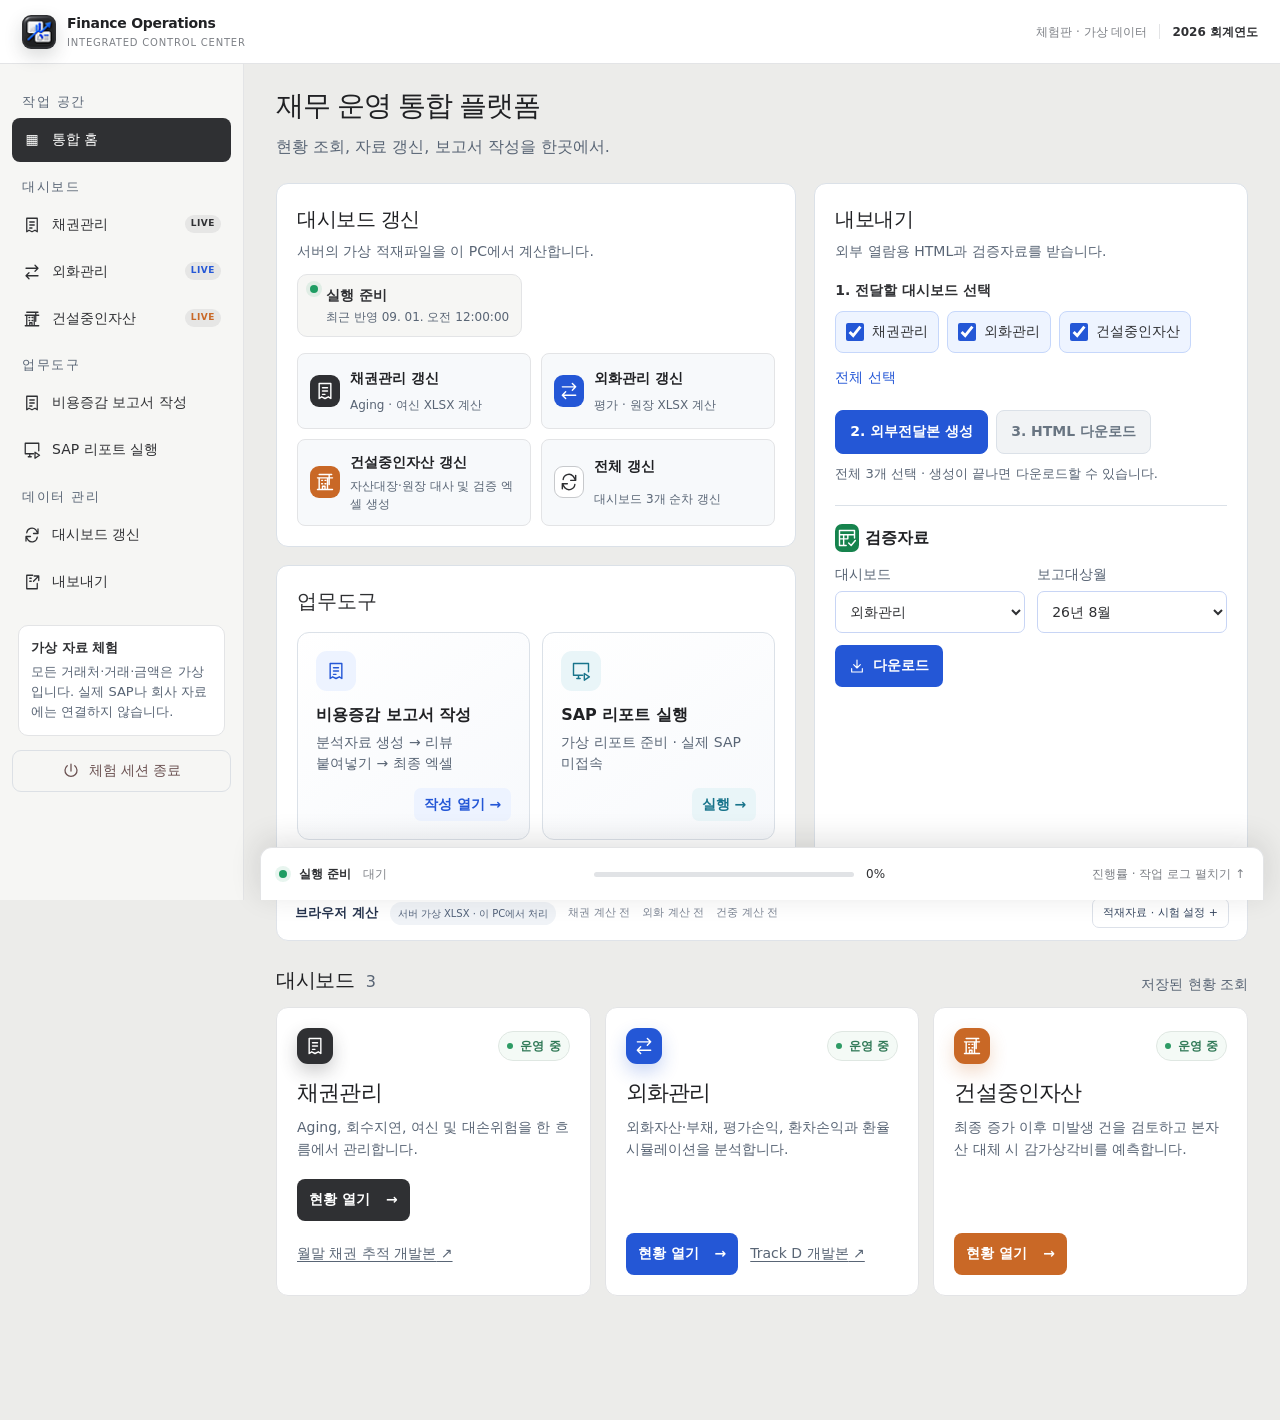
==== commit 5c41231c: "Run receivables, FX and CIP from synthetic XLSX files in browser workers" ====
--- a/index.html
+++ b/index.html
@@ -1,4 +1,4 @@
-<!doctype html><html lang="ko"><head><meta charset="UTF-8"><meta name="viewport" content="width=device-width,initial-scale=1"><meta name="referrer" content="no-referrer"><title>Finance Operations · 체험판</title><link rel="icon" href="./finance-dashboard-icon-32.png">  <script type="module" crossorigin src="./assets/index-m7QJTmxe.js"></script>
-  <link rel="modulepreload" crossorigin href="./assets/review-filter-b5C6xkzb.js">
-  <link rel="stylesheet" crossorigin href="./assets/index-BPi9FMTx.css">
+<!doctype html><html lang="ko"><head><meta charset="UTF-8"><meta name="viewport" content="width=device-width,initial-scale=1"><meta name="referrer" content="no-referrer"><title>Finance Operations · 체험판</title><link rel="icon" href="./finance-dashboard-icon-32.png">  <script type="module" crossorigin src="./assets/index-QKzHVesU.js"></script>
+  <link rel="modulepreload" crossorigin href="./assets/jsx-runtime-BHwPObl3.js">
+  <link rel="stylesheet" crossorigin href="./assets/index-6Zu3cyZR.css">
 </head><body><div id="root"></div></body></html>
--- a/assets/index-6Zu3cyZR.css
+++ b/assets/index-6Zu3cyZR.css
@@ -0,0 +1 @@
+.browser-fx-panel{color:#25334d;background:#fff;border:1px solid #dfe3e9;border-radius:12px;max-width:1480px;margin:12px auto 24px;overflow:hidden}.browser-fx-summary{justify-content:space-between;align-items:center;gap:16px;padding:12px 18px;display:flex}.browser-fx-heading,.browser-fx-toolbar{flex-wrap:wrap;align-items:center;gap:12px;display:flex}.browser-fx-heading strong{font-size:13px}.browser-fx-heading small{color:#7b8493;font-size:11px}.browser-fx-badge{color:#52627a;background:#f0f3f7;border-radius:20px;padding:4px 8px;font-size:10px}.browser-fx-panel button{color:#33445e;cursor:pointer;font:inherit;white-space:nowrap;background:#fff;border:1px solid #dce1e9;border-radius:7px;padding:8px 12px;font-size:12px}.browser-fx-toolbar button{padding:6px 10px;font-size:11px}.browser-fx-panel button:hover{background:#f3f6fc}.browser-fx-panel button:disabled{opacity:.45;cursor:not-allowed}.browser-fx-panel :is(button,input,summary,a):focus-visible{outline-offset:3px;outline:2px solid #2454d7}.browser-fx-body{border-top:1px solid #eef0f4;padding:0 18px 16px}.browser-fx-body p{color:#748093;font-size:11px;line-height:1.7}.browser-fx-hint{margin:12px 0}.browser-fx-scenario{background:#f8f9fb;border-radius:8px;flex-wrap:wrap;align-items:center;gap:10px;padding:12px 14px;display:flex}.browser-fx-scenario label{margin-right:6px;font-size:12px}.browser-fx-rate{color:#748093;align-items:center;gap:7px;font-size:10px;display:flex}.browser-fx-rate input{color:#25334d;text-align:right;background:#fff;border:1px solid #dce1e9;border-radius:7px;width:104px;padding:8px;font-size:13px}.browser-fx-panel .browser-fx-primary{color:#fff;background:#2454d7;border-color:#2454d7}.browser-fx-panel .browser-fx-primary:hover{background:#1c45b9}.browser-input-files{margin:14px 0;font-size:12px}.browser-input-files summary{cursor:pointer;color:#52627a}.browser-input-files label{margin:12px 0;display:block}.browser-input-files select{border:1px solid #dce1e9;border-radius:6px;margin-left:8px;padding:6px}.browser-input-files ul{max-height:210px;padding:0;list-style:none;overflow:auto}.browser-input-files li{border-bottom:1px solid #eef0f4;justify-content:space-between;gap:12px;padding:6px 0;display:flex}.browser-input-files small{color:#748093;white-space:nowrap}.browser-fx-disclosures{margin-top:10px}.browser-fx-disclosures details{border-bottom:1px solid #eef0f4;padding:10px 0;font-size:11px}.browser-fx-disclosures details:last-child{border-bottom:0;padding-bottom:0}.browser-fx-disclosures summary{cursor:pointer;color:#60708a;width:fit-content}.browser-fx-metrics{flex-wrap:wrap;gap:28px;margin:16px 0 8px;display:flex}.browser-fx-metrics dt{color:#7b8493;font-size:10px}.browser-fx-metrics dd{margin:5px 0 0;font-size:12px;font-weight:600}.browser-fx-scope{overflow-wrap:anywhere}.browser-fx-test{flex-wrap:wrap;align-items:center;gap:16px;margin-top:8px;display:flex}.browser-fx-table{margin:15px 0;overflow:auto}.browser-fx-table table{border-collapse:collapse;width:100%;min-width:560px;font-size:12px}.browser-fx-table caption{text-align:left;color:#637189;margin-bottom:8px;font-size:11px}.browser-fx-table th,.browser-fx-table td{text-align:right;white-space:nowrap;border-bottom:1px solid #e1e7f0;padding:9px}.browser-fx-table th:first-child{text-align:left}.browser-fx-body a{color:#2454d7;font-size:12px}.browser-fx-error{color:#a13030;margin:0;padding:0 18px 12px;font-size:12px}@media (width<=600px){.browser-fx-summary{align-items:start;padding:12px}.browser-fx-heading{gap:7px}.browser-fx-heading small{flex-basis:100%}.browser-fx-toolbar{flex-wrap:nowrap}.browser-fx-body{padding:0 12px 12px}.browser-fx-scenario{gap:8px}.browser-fx-scenario label{flex-basis:100%}.browser-fx-metrics{gap:16px}}.expense-page{min-height:100vh;color:var(--ink);background:var(--canvas)}.expense-platform-bar{grid-template-columns:228px minmax(0,1fr) auto;height:auto;min-height:56px;padding:10px 24px;position:sticky;top:0}.expense-platform-bar .module-platform-brand,.expense-platform-bar .module-breadcrumb{font-size:14px}.expense-platform-bar .module-switcher a{color:#fff;background:#303136;border:1px solid #505156;align-items:center;min-height:36px;padding:8px 14px;font-size:14px;display:inline-flex}.expense-platform-bar .module-switcher a:hover{background:#43454b}.expense-page :is(a,button,summary,input,select,textarea):focus-visible{outline:2px solid var(--blue);outline-offset:3px}.expense-workspace{max-width:1480px;margin:auto;padding:24px clamp(16px,2.5vw,36px) 56px;font-size:16px;line-height:1.6}.expense-title,.expense-section-title,.expense-actions{flex-wrap:wrap;justify-content:space-between;align-items:center;gap:16px;display:flex}.expense-title{margin:0 0 22px}.expense-title h1{letter-spacing:-.03em;margin:0;font-size:clamp(24px,2.2vw,32px);font-weight:650;line-height:1.3}.expense-title p{color:var(--workspace-muted);margin:8px 0 0}.expense-muted,.expense-caption{color:var(--workspace-muted);font-size:14px}.expense-steps{border:1px solid var(--workspace-border);background:var(--workspace-border);border-radius:12px;grid-template-columns:repeat(3,minmax(0,1fr));gap:1px;margin-bottom:20px;display:grid;overflow:hidden}.expense-steps button{background:var(--white);color:var(--workspace-muted);align-items:center;gap:10px;padding:14px 18px;font-size:14px;text-decoration:none;display:flex}.expense-steps button>span{background:var(--soft);border-radius:50%;flex:0 0 26px;place-items:center;height:26px;display:grid}.expense-steps button[aria-selected=true]{background:var(--blue-soft);color:var(--blue)}.expense-steps button[aria-selected=true]>span{background:var(--blue);color:#fff}.expense-steps small{white-space:nowrap;margin-left:auto;font-size:12px}.expense-steps button[aria-disabled=true]{color:#727c89;cursor:default}.expense-card{background:var(--white);border:1px solid var(--workspace-border);border-radius:12px;margin:20px 0;padding:24px}.expense-card h2,.expense-dialog h2{margin:0;scroll-margin-top:76px;font-size:20px;font-weight:650}.expense-section-title{margin-bottom:20px}.expense-inputs{grid-template-columns:repeat(2,minmax(0,1fr));gap:18px 24px;display:grid}.expense-workspace label{flex-direction:column;gap:7px;font-size:14px;font-weight:550;display:flex}.expense-workspace input,.expense-workspace select,.expense-workspace textarea{background:var(--white);color:var(--ink);font:inherit;border:1px solid #c3ccd7;border-radius:8px;width:100%;min-width:0;padding:10px 12px}.expense-workspace input,.expense-workspace select{min-height:44px}.expense-workspace button{border:1px solid var(--workspace-border);background:var(--white);min-height:44px;color:var(--ink);font:inherit;cursor:pointer;border-radius:8px;justify-content:center;align-items:center;gap:8px;padding:10px 16px;font-size:14px;font-weight:650;display:inline-flex}.expense-workspace button:hover:not(:disabled){background:#f7f9fb;border-color:#a7b5c7}.expense-workspace button.primary{background:var(--blue);color:#fff;border-color:var(--blue)}.expense-workspace button.primary:hover:not(:disabled){background:#1948bb}.expense-workspace button:disabled{color:#697582;border-color:var(--workspace-border);cursor:not-allowed;background:#f1f3f5}.expense-workspace svg{flex-shrink:0;width:18px;height:18px}.expense-workspace a:not(.expense-steps button){color:var(--blue);text-underline-offset:3px;text-decoration:underline}.expense-actions{justify-content:flex-start;margin:18px 0}.expense-actions>span{color:var(--workspace-muted);font-size:14px}.expense-resume{border-top:1px solid var(--workspace-border);margin-top:20px;padding-top:18px}.expense-resume select{max-width:800px}.expense-error{color:#963737;white-space:pre-wrap;overflow-wrap:anywhere;background:#fff1f1;border:1px solid #efc3c3;border-radius:8px;padding:14px 16px;font-size:14px}.expense-status{background:var(--blue-soft);color:var(--blue);border-radius:99px;padding:5px 10px;font-size:14px}.expense-status.finalized,.expense-status.reviewed{color:#256443;background:#edf7f0}.expense-status.error{color:#963737;background:#fff1f1}.expense-review-summary{border:1px solid var(--workspace-border);background:#f7f9fb;border-radius:8px;flex-wrap:wrap;gap:20px 40px;margin:0 0 20px;padding:16px 20px;display:flex}.expense-review-summary dt{color:var(--workspace-muted);font-size:14px}.expense-review-summary dd{font-variant-numeric:tabular-nums;margin:3px 0 0;font-size:22px;font-weight:650}.expense-review-summary small{margin-left:5px;font-size:14px;font-weight:400}.expense-workspace summary{cursor:pointer;min-height:32px;font-size:14px}.expense-warnings{color:#74561d;background:#fff9eb;border:1px solid #e9d8aa;border-radius:8px;margin:16px 0;padding:14px 16px;font-size:14px}.expense-warnings ul{margin-bottom:0;padding-left:24px}.expense-warnings li{margin:7px 0}.expense-packages{border:1px solid var(--workspace-border);border-radius:8px;margin-top:18px;padding:12px 16px}.expense-packages summary{font-weight:650}.expense-packages summary span{color:var(--workspace-muted);margin-left:8px;font-weight:400}.expense-file-list{flex-wrap:wrap;gap:10px;display:flex}.expense-packages .expense-file-list{grid-template-columns:repeat(2,minmax(0,1fr));max-height:320px;margin-top:12px;padding:4px;display:grid;overflow:auto}.expense-workspace .expense-file-list a{border:1px solid var(--blue-line);min-width:0;min-height:44px;color:var(--blue);background:var(--blue-soft);border-radius:8px;align-items:center;gap:10px;padding:10px 12px;font-size:14px;text-decoration:none;display:flex}.expense-file-list a:hover{text-decoration:underline!important}.expense-file-list a span{overflow-wrap:anywhere}.expense-workspace .expense-filter{flex-direction:row;align-items:center;gap:10px}.expense-filter select{width:auto;min-width:120px}.expense-table-wrap{border:1px solid var(--workspace-border);border-radius:8px;max-height:600px;overflow:auto}.expense-workspace table{border-collapse:separate;border-spacing:0;width:100%;font-size:14px}.expense-workspace th{z-index:1;text-align:left;white-space:nowrap;border-bottom:1px solid var(--workspace-border);background:#f0f3f7;padding:12px 14px;position:sticky;top:0}.expense-workspace td{border-bottom:1px solid var(--workspace-border);vertical-align:top;padding:14px}.expense-workspace tr:last-child td{border-bottom:0}.expense-workspace tbody tr:hover{background:#fafbfd}.expense-workspace td:nth-child(2),.expense-workspace td:nth-child(3),.expense-workspace td:nth-child(4){text-align:right;white-space:nowrap;font-variant-numeric:tabular-nums}.expense-workspace td:last-child{width:46%;min-width:340px}.expense-workspace td textarea{resize:vertical;min-height:96px;line-height:1.6}.expense-workspace .expense-review-label{color:var(--workspace-muted);font-size:13px}.expense-internal-note{color:#74561d;background:#fff9eb;border:1px solid #e9d8aa;border-radius:8px;margin:10px 0;padding:10px 12px}.expense-internal-note p{margin:4px 0 0;font-size:14px}.expense-workspace td small{color:#74561d;margin:6px 0;font-size:13px;display:block}.expense-workspace details p{overflow-wrap:anywhere}.expense-outputs{border-top:1px solid var(--workspace-border);padding:16px 0}.expense-outputs h3{margin:0 0 10px;font-size:16px}.expense-finalize{border:1px solid var(--blue-line);background:var(--blue-soft);border-radius:8px;justify-content:space-between;align-items:center;gap:20px;margin-top:12px;padding:18px;display:flex}.expense-workspace .expense-ack{flex-direction:row;align-items:flex-start;font-weight:400}.expense-ack input{width:18px;height:18px;min-height:18px;accent-color:var(--blue);flex:0 0 18px;margin-top:3px}.expense-finalize>button{flex-shrink:0}.expense-dialog{border:1px solid var(--workspace-border);background:var(--white);width:min(800px,94vw);max-height:90dvh;color:var(--ink);box-shadow:var(--shadow);border-radius:12px;margin:auto;padding:24px;overflow:auto}.expense-dialog::backdrop{background:#20212488}.expense-dialog>p{color:var(--workspace-muted);font-size:14px}.expense-dialog textarea{min-height:280px;font:14px/1.6 var(--font-geist-mono),Consolas,monospace;resize:vertical}@media (width<=950px){.expense-platform-bar{grid-template-columns:auto minmax(0,1fr) auto;gap:16px;padding:10px 16px}.expense-platform-bar .module-platform-brand>span,.expense-steps small{display:none}}@media (width<=580px){.expense-workspace{padding:20px 14px 36px}.expense-card{padding:18px}.expense-inputs,.expense-packages .expense-file-list{grid-template-columns:1fr}.expense-platform-bar .module-breadcrumb{display:none}.expense-platform-bar{grid-template-columns:1fr auto}.expense-steps button{text-align:center;flex-direction:column;gap:5px;padding:12px 8px}.expense-steps strong{font-size:13px}.expense-finalize{flex-direction:column;align-items:stretch}.expense-review-summary{gap:16px;padding:12px}.expense-review-summary dd{font-size:20px}.expense-title>button{width:100%}}.expense-workspace .expense-steps button{border:0;border-radius:0;justify-content:flex-start}.expense-workspace .expense-steps button[aria-selected=true]{background:var(--blue-soft);color:var(--blue);box-shadow:inset 0 -3px var(--blue)}.expense-workspace [role=tabpanel][hidden]{display:none}@layer theme{:root,:host{--font-sans:ui-sans-serif, system-ui, sans-serif, "Apple Color Emoji", "Segoe UI Emoji", "Segoe UI Symbol", "Noto Color Emoji";--font-mono:ui-monospace, SFMono-Regular, Menlo, Monaco, Consolas, "Liberation Mono", "Courier New", monospace;--spacing:.25rem;--default-font-family:var(--font-sans);--default-mono-font-family:var(--font-mono)}}@layer base{*,:after,:before,::backdrop{box-sizing:border-box;border:0 solid;margin:0;padding:0}::file-selector-button{box-sizing:border-box;border:0 solid;margin:0;padding:0}html,:host{-webkit-text-size-adjust:100%;tab-size:4;line-height:1.5;font-family:var(--default-font-family,ui-sans-serif, system-ui, sans-serif, "Apple Color Emoji", "Segoe UI Emoji", "Segoe UI Symbol", "Noto Color Emoji");font-feature-settings:var(--default-font-feature-settings,normal);font-variation-settings:var(--default-font-variation-settings,normal);-webkit-tap-highlight-color:transparent}hr{height:0;color:inherit;border-top-width:1px}abbr:where([title]){-webkit-text-decoration:underline dotted;text-decoration:underline dotted}h1,h2,h3,h4,h5,h6{font-size:inherit;font-weight:inherit}a{color:inherit;-webkit-text-decoration:inherit;-webkit-text-decoration:inherit;-webkit-text-decoration:inherit;-webkit-text-decoration:inherit;text-decoration:inherit}b,strong{font-weight:bolder}code,kbd,samp,pre{font-family:var(--default-mono-font-family,ui-monospace, SFMono-Regular, Menlo, Monaco, Consolas, "Liberation Mono", "Courier New", monospace);font-feature-settings:var(--default-mono-font-feature-settings,normal);font-variation-settings:var(--default-mono-font-variation-settings,normal);font-size:1em}small{font-size:80%}sub,sup{vertical-align:baseline;font-size:75%;line-height:0;position:relative}sub{bottom:-.25em}sup{top:-.5em}table{text-indent:0;border-color:inherit;border-collapse:collapse}:-moz-focusring{outline:auto}progress{vertical-align:baseline}summary{display:list-item}ol,ul,menu{list-style:none}img,svg,video,canvas,audio,iframe,embed,object{vertical-align:middle;display:block}img,video{max-width:100%;height:auto}button,input,select,optgroup,textarea{font:inherit;font-feature-settings:inherit;font-variation-settings:inherit;letter-spacing:inherit;color:inherit;opacity:1;background-color:#0000;border-radius:0}::file-selector-button{font:inherit;font-feature-settings:inherit;font-variation-settings:inherit;letter-spacing:inherit;color:inherit;opacity:1;background-color:#0000;border-radius:0}:where(select:is([multiple],[size])) optgroup{font-weight:bolder}:where(select:is([multiple],[size])) optgroup option{padding-inline-start:20px}::file-selector-button{margin-inline-end:4px}::placeholder{opacity:1}@supports (not ((-webkit-appearance:-apple-pay-button))) or (contain-intrinsic-size:1px){::placeholder{color:currentColor}@supports (color:color-mix(in lab, red, red)){::placeholder{color:color-mix(in oklab, currentcolor 50%, transparent)}}}textarea{resize:vertical}::-webkit-search-decoration{-webkit-appearance:none}::-webkit-date-and-time-value{min-height:1lh;text-align:inherit}::-webkit-datetime-edit{display:inline-flex}::-webkit-datetime-edit-fields-wrapper{padding:0}::-webkit-datetime-edit{padding-block:0}::-webkit-datetime-edit-year-field{padding-block:0}::-webkit-datetime-edit-month-field{padding-block:0}::-webkit-datetime-edit-day-field{padding-block:0}::-webkit-datetime-edit-hour-field{padding-block:0}::-webkit-datetime-edit-minute-field{padding-block:0}::-webkit-datetime-edit-second-field{padding-block:0}::-webkit-datetime-edit-millisecond-field{padding-block:0}::-webkit-datetime-edit-meridiem-field{padding-block:0}::-webkit-calendar-picker-indicator{line-height:1}:-moz-ui-invalid{box-shadow:none}button,input:where([type=button],[type=reset],[type=submit]){appearance:button}::file-selector-button{appearance:button}::-webkit-inner-spin-button{height:auto}::-webkit-outer-spin-button{height:auto}[hidden]:where(:not([hidden=until-found])){display:none!important}}@layer components;@layer utilities{.start{inset-inline-start:var(--spacing)}.hidden{display:none}.inline-block{display:inline-block}}:root{--white:#fff;--canvas:#ececea;--soft:#f6f6f4;--line:#e3e4e6;--mid:#c7c9cc;--muted:#7d8086;--dark:#2f3033;--ink:#202124;--blue:#2457d6;--blue-soft:#eef4ff;--blue-line:#c6d7fb;--shadow:0 12px 36px #2f303314;--radius:12px;--sidebar:228px;--topbar:64px;--workspace-muted:#596575;--workspace-border:#dbe1e8}*{box-sizing:border-box}html{background:var(--canvas)}body{background:var(--canvas);color:var(--dark);font-family:var(--font-geist-sans), "Pretendard", "Noto Sans KR", "Segoe UI", sans-serif;margin:0;font-size:14px}a{color:inherit;text-decoration:none}.platform-shell{grid-template-columns:var(--sidebar) minmax(0, 1fr);grid-template-rows:var(--topbar) minmax(calc(100vh - var(--topbar)), auto);min-height:100vh;display:grid}.platform-topbar{z-index:30;height:var(--topbar);border-bottom:1px solid var(--line);-webkit-backdrop-filter:blur(12px);backdrop-filter:blur(12px);background:#fffffff5;grid-column:1/-1;justify-content:space-between;align-items:center;gap:18px;padding:0 22px;display:flex;position:sticky;top:0}.brand-lockup{align-items:center;gap:11px;display:flex}.brand-lockup>.brand-copy{gap:1px;display:grid}.brand-lockup strong{color:var(--ink);letter-spacing:-.02em;font-size:14px}.brand-lockup span:not(.brand-mark){color:var(--muted);letter-spacing:.08em;text-transform:uppercase;font-size:10px}.easter-egg-trigger{cursor:default;background:0 0;border:0;border-radius:9px;width:34px;height:34px;padding:0;display:block}.easter-egg-trigger:focus-visible{outline:2px solid var(--blue);outline-offset:3px}.brand-mark{background:var(--dark);object-fit:cover;border-radius:9px;width:34px;height:34px;display:block;box-shadow:0 7px 18px #2f30332e}.easter-egg-overlay{z-index:1000;background:#080b14;animation:.24s both easter-egg-reveal;position:fixed;inset:0}.easter-egg-frame{background:#080b14;border:0;width:100%;height:100%;display:block}.easter-egg-close{z-index:2;top:max(14px, env(safe-area-inset-top));right:max(14px, env(safe-area-inset-right));color:#f5f7ff;cursor:pointer;-webkit-backdrop-filter:blur(10px);backdrop-filter:blur(10px);background:#080b14c7;border:1px solid #ffffff2e;border-radius:11px;place-items:center;width:38px;height:38px;padding:0;font-size:24px;line-height:1;display:grid;position:absolute}.easter-egg-close:hover{background:#ffffff1f}@keyframes easter-egg-reveal{0%{opacity:0;transform:scale(1.012)}to{opacity:1;transform:scale(1)}}.topbar-context{color:var(--muted);align-items:center;gap:9px;font-size:12px;display:flex}.topbar-context strong{color:var(--dark);font-weight:650}.status-dot,.inline-dot{background:#1f9d63;border-radius:50%;width:7px;height:7px;box-shadow:0 0 0 4px #1f9d631a}.topbar-divider{background:var(--line);width:1px;height:15px;margin:0 3px}.platform-sidebar{top:var(--topbar);height:calc(100vh - var(--topbar));background:var(--soft);border-right:1px solid var(--line);align-self:start;padding:16px 12px;position:sticky;overflow-y:auto}.nav-label{color:var(--muted);letter-spacing:.12em;margin:0;padding:12px 10px 6px;font-size:10px}.nav-item{width:100%;min-height:40px;color:var(--dark);white-space:nowrap;border-radius:8px;align-items:center;gap:10px;margin-bottom:3px;padding:9px 10px;transition:background .16s,color .16s,transform .16s;display:flex}.nav-item:hover{background:var(--white);transform:translate(2px)}.nav-item.is-active{color:#fff;background:var(--dark)}.nav-symbol{color:currentColor;text-align:center;flex:0 0 20px;width:20px;font-size:14px;font-weight:700}.nav-state{color:#5f6368;letter-spacing:.06em;background:#8e909629;border-radius:10px;margin-left:auto;padding:2px 6px;font-size:9px;font-weight:800}.nav-state.blue{color:#1747bf;background:#e6efff}.nav-item-dev{color:#31508f;margin-top:-1px}.nav-item-dev .nav-symbol{font-size:10px}.nav-item-dev:hover{color:#1747bf;background:#edf3ff}.sidebar-note{border:1px solid var(--line);background:var(--white);color:var(--muted);border-radius:10px;margin:22px 6px 4px;padding:12px;font-size:11px;line-height:1.55}.sidebar-note strong{color:var(--dark);margin-bottom:4px;font-weight:650;display:block}.platform-content{min-width:0;padding:28px clamp(22px,3vw,46px) 54px}.page-heading{justify-content:space-between;align-items:flex-end;gap:24px;max-width:1480px;margin:0 auto 22px;display:flex}.eyebrow{color:var(--muted);letter-spacing:.13em;margin:0 0 7px;font-size:10px;font-weight:750}.page-heading h1{color:var(--ink);letter-spacing:-.045em;margin:0;font-size:clamp(28px,3vw,42px);line-height:1.08}.lead{color:var(--muted);margin:10px 0 0;font-size:14px}.heading-meta{border:1px solid var(--line);border-radius:var(--radius);background:#ffffffad;min-width:112px;padding:14px 16px;display:grid}.heading-meta span{color:var(--muted);font-size:10px}.heading-meta strong{color:var(--ink);font-size:24px}.overview-strip{border:1px solid var(--line);border-radius:var(--radius);background:#ffffffc7;grid-template-columns:repeat(4,minmax(0,1fr));max-width:1480px;margin:0 auto 34px;display:grid;box-shadow:0 7px 24px #2f30330a}.overview-strip>div{border-right:1px solid var(--line);gap:5px;padding:15px 18px;display:grid}.overview-strip>div:last-child{border-right:0}.overview-strip span{color:var(--muted);font-size:10px}.overview-strip strong{color:var(--dark);align-items:center;gap:8px;font-size:13px;font-weight:650;display:flex}.inline-dot{width:6px;height:6px;display:inline-block}.operations-panel{border:1px solid var(--line);max-width:1480px;box-shadow:var(--shadow);background:#ffffffe6;border-radius:15px;margin:0 auto 34px;padding:20px}.operations-dashboard-grid{grid-template-columns:minmax(0,3fr) minmax(380px,2fr);align-items:stretch;gap:14px;max-width:1480px;margin:0 auto 34px;display:grid}.operations-dashboard-grid>.operations-panel{width:100%;max-width:none;height:100%;margin:0}.operations-heading{justify-content:space-between;align-items:center;gap:24px;min-height:54px;display:flex}.operations-heading h2{color:var(--ink);letter-spacing:-.025em;margin:0;font-size:20px}.refresh-operations-panel{margin-bottom:14px}.utility-operations-panel{background:#f8fbfcf0}.refresh-operations-panel .operation-actions-refresh{margin-top:18px}.utility-operations-layout{grid-template-columns:minmax(0,3fr) minmax(300px,2fr);align-items:stretch;gap:10px;margin-top:14px;display:grid}.utility-operations-layout .operation-actions-tools{margin-top:0}.utility-operations-layout .validation-download-panel{height:100%;margin-top:0}.utility-action-stack{gap:7px;min-width:0;display:grid}.operation-status{border:1px solid var(--line);background:var(--soft);border-radius:10px;grid-template-columns:auto 1fr;align-items:center;gap:2px 8px;min-width:220px;padding:10px 12px;display:grid}.operation-status strong{color:var(--dark);font-size:11px}.operation-status small{color:var(--muted);grid-column:2;font-size:9px}.operation-dot{background:#1f9d63;border-radius:50%;grid-row:1/3;width:8px;height:8px;box-shadow:0 0 0 4px #1f9d631a}.operation-dot.offline{background:#d25555;box-shadow:0 0 0 4px #d255551a}.operation-action-sections{grid-template-columns:minmax(0,3fr) minmax(0,2fr);gap:12px;margin-top:18px;display:grid}.operation-action-group{border:1px solid var(--line);background:#fafafa;border-radius:12px;min-width:0;padding:13px}.operation-action-group.utility-group{background:#f8fbfc;border-color:#d9e1e6}.operation-group-heading{justify-content:space-between;align-items:flex-start;gap:14px;min-height:36px;display:flex}.operation-group-heading h3{color:var(--ink);letter-spacing:-.01em;margin:0;font-size:12px}.operation-group-heading p{color:var(--muted);margin:4px 0 0;font-size:9px;line-height:1.4}.operation-group-heading>span{border:1px solid var(--line);color:var(--muted);background:#fff;border-radius:99px;flex:none;padding:3px 7px;font-size:8px;font-weight:750}.utility-group .operation-group-heading>span{color:#446775;background:#eef5f7;border-color:#cddbe2}.operation-actions{gap:8px;margin-top:10px;display:grid}.operation-actions-refresh{grid-template-columns:repeat(3,minmax(0,1fr))}.operation-actions-tools{grid-template-columns:repeat(2,minmax(0,1fr))}.operation-actions>button,.export-tool>button{border:1px solid var(--line);min-height:62px;color:var(--dark);background:var(--soft);text-align:left;cursor:pointer;border-radius:11px;grid-template-rows:auto auto;grid-template-columns:38px minmax(0,1fr);align-items:center;gap:1px 10px;padding:10px 13px;transition:transform .16s,border-color .16s,background .16s;display:grid}.operation-actions>button:hover:not(:disabled),.export-tool>button:hover:not(:disabled){background:#fff;border-color:#b9bcc1;transform:translateY(-2px)}.operation-actions>button:disabled,.export-tool>button:disabled{cursor:not-allowed;opacity:.5}.operation-actions>button>span,.export-tool>button>span{color:#fff;background:var(--dark);border-radius:9px;grid-row:1/3;place-items:center;width:36px;height:36px;font-size:10px;font-weight:800;display:grid}.operation-actions>button>span.operation-icon-symbol,.export-tool>button>span.operation-icon-symbol{font-size:18px;font-weight:650;line-height:1}.operation-actions>button.sap>span{background:#1c6f8b}.operation-actions>button.blue>span{background:var(--blue)}.operation-actions>button.registered-update>span{background:var(--module-accent)}.operation-actions>button.all>span{color:var(--dark);border:1px solid var(--mid);background:#fff}.operation-actions>button.share>span{color:#75571c;background:#f5e6bf}.operation-actions>button strong,.export-tool>button strong{color:var(--ink);font-size:12px}.operation-actions>button small,.export-tool>button small{color:var(--muted);font-size:9px}.export-tool{gap:5px;min-width:0;display:grid}.export-tool>button{width:100%}.export-tool.export-split{border:1px solid var(--line);background:var(--soft);border-radius:11px;grid-template-rows:30px 30px;grid-template-columns:minmax(0,1fr) 30px;gap:0;display:grid;position:relative}.export-split>button.share{border:0;border-radius:10px 0 0 10px;grid-row:1/3;grid-template-columns:30px minmax(0,1fr);gap:1px 7px;min-width:0;min-height:0;padding:10px 8px}.export-split>button.share>span{color:#75571c;background:#f5e6bf;width:30px;height:34px}.export-split>button.share strong{font-size:11px}.export-split>button.share small{text-overflow:ellipsis;white-space:nowrap;overflow:hidden}.export-split .export-picker{grid-area:1/2;position:static}.export-split .export-picker>summary{border:0;border-left:1px solid var(--line);background:0 0;border-radius:0 10px 0 0;justify-content:center;height:100%;padding:0}.export-split .export-picker>summary:after{font-size:12px}.export-split .export-picker>summary:hover,.export-split .export-picker[open]>summary{background:#f5e6bf}.export-split .export-picker>summary:focus-visible{outline:2px solid var(--blue);outline-offset:-2px}.export-split .export-picker-menu{max-height:50vh;overflow-y:auto}.operation-actions-tools{align-items:start}.export-inline-result{border-top:1px solid var(--line);border-left:1px solid var(--line);background:#fffaf0;border-radius:0 0 10px;grid-area:2/2;min-width:0}.export-inline-result a{color:#765820;border-radius:inherit;place-items:center;height:100%;display:grid}.export-inline-result a:hover{background:#f5e6bf}.export-inline-result a:focus-visible{outline:2px solid var(--blue);outline-offset:-2px}.export-inline-result svg{width:15px;height:15px}.export-inline-result>span{color:#afb1b5;place-items:center;height:100%;display:grid}.export-picker{min-width:0;position:relative}.export-picker>summary{min-height:25px;color:var(--muted);cursor:pointer;background:#fff;border:1px solid #d8dadd;border-radius:7px;justify-content:space-between;align-items:center;gap:8px;padding:4px 8px;font-size:8px;list-style:none;display:flex}.export-picker>summary::-webkit-details-marker{display:none}.export-picker>summary:after{content:"▾";color:#8a8d92;font-size:8px}.export-picker[open]>summary:after{transform:rotate(180deg)}.export-picker>summary strong{min-width:0;color:var(--dark);text-overflow:ellipsis;white-space:nowrap;margin-left:auto;font-size:9px;overflow:hidden}.export-picker-menu{z-index:80;background:#fff;border:1px solid #d7d9de;border-radius:11px;width:min(310px,100vw - 32px);padding:8px;display:grid;position:absolute;top:calc(100% + 6px);right:0;box-shadow:0 18px 42px #20212438}.export-picker-actions{border-bottom:1px solid #eceef1;justify-content:space-between;align-items:center;gap:12px;padding:3px 4px 8px;display:flex}.export-picker-actions strong{color:var(--ink);font-size:10px}.export-picker-actions button{color:#31508f;cursor:pointer;background:#edf3ff;border:0;border-radius:6px;padding:4px 7px;font-size:8px;font-weight:750}.export-picker-menu>label{cursor:pointer;border-radius:8px;grid-template-rows:auto auto;grid-template-columns:16px 32px minmax(0,1fr);align-items:center;gap:1px 8px;padding:8px 6px;display:grid}.export-picker-menu>label:hover{background:#f5f6f8}.export-picker-menu input{width:14px;height:14px;accent-color:var(--blue);grid-row:1/3;margin:0}.export-picker-menu label>span{color:#fff;border-radius:8px;grid-row:1/3;place-items:center;width:30px;height:30px;font-size:13px;font-weight:750;display:grid}.export-picker-menu label>strong{color:var(--ink);font-size:10px}.export-picker-menu label>small{color:var(--muted);font-size:8px}.validation-download-panel{border:1px solid var(--blue-line);background:#f7f9ff;border-radius:9px;grid-template-columns:minmax(140px,1fr) minmax(108px,132px) auto;align-items:center;gap:8px;margin-top:8px;padding:8px;display:grid}.validation-download-heading{align-items:center;gap:8px;min-width:0;display:flex}.validation-download-heading>span{color:#fff;letter-spacing:.04em;background:#16834d;border-radius:7px;flex:none;place-items:center;width:30px;height:30px;font-size:8px;font-weight:850;display:grid}.validation-download-heading>span.validation-icon-symbol{font-size:16px;font-weight:650;line-height:1}.validation-download-heading>div{gap:3px;min-width:0;display:grid}.validation-download-heading strong{color:var(--ink);font-size:10px}.validation-download-heading small{color:var(--muted);text-overflow:ellipsis;white-space:nowrap;font-size:8px;overflow:hidden}.validation-month-select{display:block}.validation-month-select>span{display:none}.validation-month-select select{width:100%;height:30px;color:var(--dark);font:650 9px/1 var(--font-geist-sans), sans-serif;background:#fff;border:1px solid #c8d5f5;border-radius:7px;padding:0 8px}.validation-download-link{color:#fff;background:var(--blue);white-space:nowrap;border-radius:7px;justify-content:center;align-items:center;gap:8px;min-width:100px;height:30px;padding:0 10px;font-size:9px;font-weight:750;display:inline-flex}.validation-download-link:hover{background:#1747bf}.validation-download-link.is-disabled{color:#8b8e94;background:#e4e6e9}.operations-dashboard-grid>.operations-panel,.utility-operations-layout,.utility-action-stack,.operation-actions-tools{min-width:0}.operations-dashboard-grid .utility-operations-layout{grid-template-columns:minmax(0,1fr)}.operation-actions>button{min-width:0}.operation-actions svg,.validation-icon-symbol svg,.export-picker-menu svg{width:20px;height:20px}.nav-symbol svg{width:18px;height:18px}.validation-download-panel.unified-validation{grid-template-columns:minmax(max-content,1fr) 100px 82px 30px;gap:6px;min-height:62px;padding:8px}.unified-validation .validation-download-heading{grid-column:auto;gap:6px}.unified-validation .validation-download-heading>span{width:24px;height:28px}.unified-validation .validation-download-heading>div{white-space:nowrap;display:block}.unified-validation .validation-download-heading strong{font-size:12px}.unified-validation .validation-download-heading small{display:none}.unified-validation .validation-month-select{min-width:0}.unified-validation .validation-month-select>span{display:none}.unified-validation .validation-month-select select{min-width:0;height:34px;padding:0 4px;font-size:11px}.unified-validation .validation-download-link{align-self:center;min-width:0;height:34px;padding:0}.unified-validation .validation-download-link svg{width:16px;height:16px}.operation-progress{background:#f6f7f8;border-radius:10px;margin-top:14px;padding:12px 13px}.operation-progress-row{color:var(--dark);justify-content:space-between;align-items:center;gap:12px;font-size:10px;display:flex}.operation-progress-row span{color:var(--muted);font-variant-numeric:tabular-nums}.progress-track{background:#e1e3e6;border-radius:99px;height:5px;margin-top:8px;overflow:hidden}.progress-track i{border-radius:inherit;background:var(--dark);height:100%;transition:width .3s;display:block}.operations-panel.running .progress-track i{background:var(--blue)}.operations-panel.success .progress-track i{background:#1f9d63}.operations-panel.error .progress-track i{background:#d25555}.operation-progress p{color:var(--muted);margin:7px 0 0;font-size:10px}.external-export-result{background:#fffaf0;border:1px solid #ead8ad;border-radius:10px;justify-content:space-between;align-items:center;gap:16px;margin-top:10px;padding:11px 13px;display:flex}.external-export-result>div{gap:2px;min-width:0;display:grid}.external-export-result span,.external-export-result small{color:#8a7041;font-size:9px}.external-export-result strong{color:#5b4116;text-overflow:ellipsis;white-space:nowrap;font-size:11px;overflow:hidden}.external-export-result a{color:#fff;background:#765820;border-radius:7px;flex:none;padding:8px 11px;font-size:10px;font-weight:750}.external-export-result .export-download-unavailable{flex:none;max-width:150px;font-size:11px;line-height:1.5}.operation-log{border:1px solid var(--line);background:#222326;border-radius:9px;margin-top:10px}.operation-log summary{color:#dfe1e4;cursor:pointer;padding:9px 11px;font-size:10px}.operation-log summary span{color:#b7bac0;background:#36383d;border-radius:8px;margin-left:6px;padding:1px 5px}.operation-log pre{color:#cfd1d5;max-height:220px;font:10px/1.55 var(--font-geist-mono), Consolas, monospace;white-space:pre-wrap;border-top:1px solid #383a3e;margin:0;padding:11px;overflow:auto}.platform-content:has(.operation-dock){padding-bottom:94px}.operation-dock{z-index:90;left:calc(var(--sidebar) + 16px);border:1px solid var(--line);padding-bottom:env(safe-area-inset-bottom);background:#fff;border-bottom:0;border-radius:12px 12px 0 0;position:fixed;bottom:0;right:16px;box-shadow:0 -6px 30px #20212424}.operation-dock>summary{cursor:pointer;align-items:center;gap:12px;min-height:52px;padding:12px 18px;font-size:12px;list-style:none;display:flex}.operation-dock>summary::-webkit-details-marker{display:none}.operation-dock>summary:focus-visible{outline:2px solid var(--blue);outline-offset:-3px}.operation-dock .operation-dot{flex:none}.dock-phase{color:var(--muted)}.operation-dock .dock-progress{flex:1;min-width:30px;max-width:260px;margin:0 0 0 auto}.dock-percent{font-variant-numeric:tabular-nums}.dock-toggle{color:var(--muted);white-space:nowrap;margin-left:auto}.dock-collapse,.operation-dock[open] .dock-expand{display:none}.operation-dock[open] .dock-collapse{display:inline}.operation-dock-body{overscroll-behavior:contain;max-height:min(48vh,420px);padding:0 16px 16px;overflow:auto}.operation-dock .operation-progress{margin-top:0}.dock-log-heading{color:#dfe1e4;padding:9px 11px;font-size:12px}.operation-dock.running .progress-track i{background:var(--blue)}.operation-dock.success .progress-track i{background:#1f9d63}.operation-dock.error .progress-track i,.operation-dock.error .operation-dot{background:#d25555}@media (width<=620px){.operation-dock{left:8px;right:8px}.operation-dock>summary{gap:8px;padding:12px}.dock-phase,.operation-dock .dock-progress{display:none}.dock-toggle{white-space:normal;text-align:right}}.section-heading{justify-content:space-between;align-items:end;gap:24px;max-width:1480px;margin:0 auto 14px;display:flex}.section-heading h2{color:var(--ink);letter-spacing:-.025em;margin:0;font-size:20px}.section-heading>p{max-width:560px;color:var(--muted);text-align:right;margin:0;font-size:12px}.module-grid{grid-template-columns:repeat(2,minmax(0,1fr));gap:18px;max-width:1480px;margin:0 auto;display:grid}.module-card{border:1px solid var(--line);background:var(--white);min-height:326px;box-shadow:var(--shadow);border-radius:15px;padding:24px;transition:transform .2s,box-shadow .2s;position:relative;overflow:hidden}.module-card:after{content:"";pointer-events:none;opacity:0;background:#2f30330b;border-radius:50%;width:190px;height:190px;transition:transform .2s,opacity .2s;position:absolute;bottom:-72px;right:-58px;transform:scale(0)}.module-card:has(.module-link:hover):after{opacity:1;animation:.45s both dashboard-orb-pop;transform:scale(1)}.module-card:has(.module-link:focus-visible):after{opacity:1;animation:.45s both dashboard-orb-pop;transform:scale(1)}@keyframes dashboard-orb-pop{0%{opacity:0;transform:scale(0)}65%{opacity:1;transform:scale(1.14)}to{opacity:1;transform:scale(1)}}@media (prefers-reduced-motion:reduce){.module-card,.module-card:after{transition:none;animation:none!important}.module-card:has(.module-link:hover):after{transform:none}.module-card:has(.module-link:focus-visible):after{transform:none}}.module-card.blue:after{background:#2457d614}.module-card.registered-accent:after{background:var(--module-accent)}@supports (color:color-mix(in lab, red, red)){.module-card.registered-accent:after{background:color-mix(in srgb, var(--module-accent) 8%, transparent)}}.module-card:hover{transform:translateY(-3px);box-shadow:0 18px 46px #2f30331f}.module-card-top{z-index:3;justify-content:space-between;align-items:center;margin-bottom:26px;display:flex;position:relative}.module-icon{color:#fff;background:var(--dark);border-radius:11px;place-items:center;width:43px;height:43px;font-size:18px;font-weight:700;display:grid;box-shadow:0 8px 18px #2f303329}.module-card.blue .module-icon{background:var(--blue);box-shadow:0 8px 18px #2457d638}.module-card.registered-accent .module-icon{background:var(--module-accent);box-shadow:0 8px 18px var(--module-accent)}@supports (color:color-mix(in lab, red, red)){.module-card.registered-accent .module-icon{box-shadow:0 8px 18px color-mix(in srgb, var(--module-accent) 24%, transparent)}}.module-channel-entry{position:relative}.module-channel-entry summary{cursor:default;-webkit-user-select:none;user-select:none;list-style:none}.module-channel-entry summary::-webkit-details-marker{display:none}.module-channel-entry summary:focus-visible{outline-offset:3px;outline:2px solid #7ea0f5}.module-channel-menu{z-index:8;border:1px solid var(--line);background:#fff;border-radius:10px;width:228px;padding:7px;display:grid;position:absolute;top:calc(100% + 8px);left:0;box-shadow:0 16px 38px #21232633}.module-channel-menu a{color:var(--dark);border-radius:8px;grid-template-rows:auto auto;grid-template-columns:38px minmax(0,1fr);gap:1px 8px;padding:9px;display:grid}.module-channel-menu a:hover{background:#f2f5fb}.module-channel-menu a>span{color:var(--blue);letter-spacing:.07em;grid-row:1/3;align-self:center;font-size:9px;font-weight:850}.module-channel-menu a strong{color:var(--ink);font-size:11px}.module-channel-menu a small{color:var(--muted);white-space:nowrap;font-size:9px}.module-status{color:#327a58;background:#f4faf6;border:1px solid #dfe7e2;border-radius:999px;align-items:center;gap:7px;padding:5px 8px;font-size:10px;font-weight:700;display:flex}.module-status i{background:#2e9b65;border-radius:50%;width:6px;height:6px}.module-card h3{color:var(--ink);letter-spacing:-.035em;margin:0;font-size:26px}.module-description{color:#676a70;max-width:550px;min-height:44px;margin:9px 0 18px;line-height:1.55}.feature-list{flex-wrap:wrap;gap:6px;display:flex}.feature-list span{border:1px solid var(--line);color:#686b70;background:var(--soft);border-radius:7px;padding:5px 8px;font-size:10px}.module-card.blue .feature-list span{border-color:var(--blue-line);color:#2852b2;background:var(--blue-soft)}.module-card.registered-accent .feature-list span{border-color:var(--module-accent)}@supports (color:color-mix(in lab, red, red)){.module-card.registered-accent .feature-list span{border-color:color-mix(in srgb, var(--module-accent) 24%, #e3e4e6)}}.module-card.registered-accent .feature-list span{color:var(--module-accent);background:var(--module-accent)}@supports (color:color-mix(in lab, red, red)){.module-card.registered-accent .feature-list span{background:color-mix(in srgb, var(--module-accent) 7%, #fff)}}.module-links{z-index:1;align-items:center;gap:7px;display:flex;position:absolute;bottom:23px;right:24px}.module-link{color:#fff;background:var(--dark);border-radius:8px;align-items:center;gap:16px;padding:9px 12px;font-size:12px;font-weight:700;display:inline-flex}.module-card.blue .module-link{background:var(--blue)}.module-card.registered-accent .module-link{background:var(--module-accent)}.module-card.blue .module-link-dev{border:1px solid var(--blue-line);color:#1747bf;background:var(--blue-soft)}.module-card.blue .module-link-dev:hover{background:#e1ebff;border-color:#9eb9f6}.module-link:hover span{transform:translate(3px)}.module-link span{transition:transform .16s}.module-frame-shell{background:var(--canvas);width:100vw;height:100vh;overflow:hidden}.module-platform-bar{z-index:50;color:#d8dadd;background:#202124;border-bottom:1px solid #ffffff1a;grid-template-columns:228px minmax(0,1fr) auto;align-items:center;gap:18px;height:42px;padding:0 12px 0 16px;display:grid;position:relative}.module-platform-brand{color:#fff;letter-spacing:.015em;align-items:center;gap:9px;font-size:11px;font-weight:700;display:flex}.mini-brand{object-fit:cover;background:#fff;border-radius:7px;width:24px;height:24px;display:block}.module-breadcrumb{align-items:center;gap:8px;min-width:0;font-size:11px;display:flex;position:relative}.module-breadcrumb span{color:#9fa2a7}.module-breadcrumb i{color:#676a70;font-style:normal}.module-breadcrumb strong{color:#fff;font-weight:700}.module-breadcrumb small{color:#8f9399;letter-spacing:.06em;text-overflow:ellipsis;white-space:nowrap;font-size:9px;overflow:hidden}.fx-channel-switcher{position:relative}.fx-channel-switcher summary{cursor:default;align-items:center;gap:5px;padding:4px 2px;list-style:none;display:flex}.fx-channel-switcher summary::-webkit-details-marker{display:none}.fx-channel-switcher summary b{color:#fff;background:var(--blue);letter-spacing:.08em;border-radius:5px;padding:2px 5px;font-size:8px}.fx-channel-menu{z-index:120;background:#fff;border:1px solid #d7d9de;border-radius:10px;width:260px;padding:8px;display:grid;position:absolute;top:calc(100% + 8px);left:-12px;box-shadow:0 14px 38px #1418223d}.fx-channel-menu>button{color:#30333a;text-align:left;cursor:pointer;background:0 0;border:0;border-radius:8px;grid-template-rows:auto auto;grid-template-columns:38px minmax(0,1fr);align-items:center;gap:1px 9px;min-height:52px;padding:8px;display:grid}.fx-channel-menu>button:hover{background:#f2f5fb}.fx-channel-menu>button[aria-pressed=true]{background:#eaf0ff}.fx-channel-menu>button>span{color:#fff;background:#404247;border-radius:8px;grid-row:1/3;place-items:center;width:34px;height:34px;font-size:9px;font-weight:800;display:grid}.fx-channel-menu>button:nth-child(2)>span{background:var(--blue)}.fx-channel-menu>button strong{color:#202124;font-size:11px}.fx-channel-menu>button small{color:#7b7e85;font-size:9px}.fx-channel-update{color:#7b7e85;border-top:1px solid #eceef1;justify-content:space-between;align-items:center;gap:10px;margin-top:5px;padding:7px 8px 0;font-size:9px;display:flex}.fx-channel-update .module-refresh{height:24px;color:var(--blue);background:#edf3ff;border-color:#c8d5f5;margin:0}.fx-channel-update .module-refresh:hover:not(:disabled){background:#dfe9ff}.module-switcher{align-items:center;gap:3px;display:flex}.module-switcher a{color:#afb2b7;border-radius:6px;padding:6px 9px;font-size:10px;font-weight:650;transition:color .15s,background .15s}.module-switcher a:hover{color:#fff;background:#ffffff14}.module-switcher a.is-active{color:#202124;background:#fff}.module-frame-shell.fx .module-switcher a.is-active{color:#fff;background:var(--blue)}.module-frame-shell.registered .module-switcher a.is-active{color:#fff;background:var(--module-accent)}.module-refresh{color:#fff;min-width:52px;height:28px;font:650 10px/1 var(--font-geist-sans), sans-serif;cursor:pointer;background:#ffffff14;border:1px solid #ffffff2e;border-radius:6px;align-items:center;gap:5px;margin-left:5px;padding:0 9px;display:inline-flex}.module-refresh:hover:not(:disabled){background:#ffffff26}.module-refresh.fx{background:#2457d66b;border-color:#6d97ff73}.module-refresh.fx-dev{color:var(--blue);background:#edf3ff;border-color:#c8d5f5}.module-refresh:disabled{cursor:not-allowed;opacity:.55}.module-refresh .spin{animation:.9s linear infinite refresh-spin}@keyframes refresh-spin{to{transform:rotate(360deg)}}.module-iframe{background:#fff;border:0;width:100%;height:calc(100vh - 42px);display:block}.module-iframe[hidden]{display:none}.module-iframe-stack{width:100%;height:calc(100vh - 42px)}.module-iframe-stack .module-iframe{height:100%}@media (width<=1180px){.operations-dashboard-grid{grid-template-columns:1fr}}@media (width<=900px){:root{--sidebar:72px}.platform-sidebar .nav-item{justify-content:center;padding:10px 6px}.platform-sidebar .nav-item>span:not(.nav-symbol),.platform-sidebar .nav-label,.platform-sidebar .sidebar-note{display:none}.module-grid,.operation-action-sections,.utility-operations-layout,.operation-actions{grid-template-columns:1fr}.overview-strip{grid-template-columns:repeat(2,minmax(0,1fr))}.overview-strip>div:nth-child(2){border-right:0}.overview-strip>div:nth-child(-n+2){border-bottom:1px solid var(--line)}}@media (width<=1120px) and (width>=901px){.operation-action-sections,.utility-operations-layout{grid-template-columns:1fr}.operation-actions-refresh{grid-template-columns:repeat(3,minmax(0,1fr))}.operation-actions-tools{grid-template-columns:repeat(2,minmax(0,1fr))}}@media (width<=620px){:root{--topbar:auto}.platform-shell{display:block}.platform-topbar{min-height:64px;padding:10px 14px;position:relative}.topbar-context span:not(.status-dot),.topbar-context strong{display:none}.platform-sidebar{z-index:20;border-right:0;border-bottom:1px solid var(--line);gap:5px;width:100%;height:auto;padding:8px;display:flex;position:sticky;top:0;overflow-x:auto}.platform-sidebar .nav-item{width:auto;min-width:44px;margin:0}.platform-content{padding:22px 14px 42px}.page-heading,.section-heading{flex-direction:column;align-items:flex-start}.heading-meta{display:none}.section-heading>p{text-align:left}.operations-heading{flex-direction:column}.operation-status{width:100%}.external-export-result{flex-direction:column;align-items:stretch}.external-export-result a{text-align:center}.validation-download-panel{grid-template-columns:1fr auto}.validation-download-heading{grid-column:1/-1}.overview-strip{grid-template-columns:1fr}.overview-strip>div{border-right:0;border-bottom:1px solid var(--line)}.overview-strip>div:last-child{border-bottom:0}.module-card{min-height:350px;padding:20px}.module-links{bottom:20px;left:20px;right:20px}.module-link{flex:1 1 0;justify-content:space-between}.module-platform-bar{grid-template-columns:auto minmax(0,1fr)}.module-platform-brand>span:last-child,.module-breadcrumb small{display:none}.module-switcher{overflow-x:auto}.module-switcher a{white-space:nowrap}}.cip-classification{color:#172c45;background:#fff;border:1px solid #d9e2ed;border-radius:20px;width:min(1040px,100vw - 40px);max-height:90dvh;margin:auto;padding:0;box-shadow:0 28px 100px #10243e40}.cip-classification::backdrop{-webkit-backdrop-filter:blur(4px);backdrop-filter:blur(4px);background:#11223899}.cip-classification-header{background:#f6f9fd;border-bottom:1px solid #e1e8f1;padding:28px 32px 20px}.cip-classification-step{color:#286eae;margin-bottom:8px;font-size:14px;font-weight:700}.cip-classification h2{margin:0 0 10px;font-size:25px;line-height:1.4}.cip-classification p{margin:0;font-size:16px;line-height:1.6}.cip-classification-anchor{flex-wrap:wrap;gap:8px 18px;margin-top:16px;font-size:14px;display:flex}.cip-classification-anchor span{color:#236396;font-weight:700}.cip-classification-anchor small{color:#63748a;overflow-wrap:anywhere;font-size:14px}.cip-classification-list{overscroll-behavior:contain;max-height:44dvh;padding:0 32px;overflow-y:auto}.cip-classification-item{border-bottom:1px solid #e6ebf2;grid-template-columns:minmax(0,1fr) 230px;gap:28px;padding:22px 0;display:grid}.cip-classification-id{color:#526880;flex-wrap:wrap;gap:14px;font-size:14px;font-weight:700;display:flex}.cip-classification-id span{font-variant-numeric:tabular-nums;color:#283e57}.cip-classification h3{overflow-wrap:anywhere;margin:6px 0;font-size:17px;line-height:1.5}.cip-classification p.cip-classification-meta{color:#61748c;font-size:14px}.cip-classification p.cip-classification-reason{color:#8b602c;margin-top:8px;font-size:14px}.cip-classification-select{flex-direction:column;justify-content:center;gap:8px;font-size:14px;font-weight:600;display:flex}.cip-classification select,.cip-classification input{font:inherit;color:#172c45;background:#fff;border:1px solid #b6c7da;border-radius:9px;padding:11px 12px;font-size:16px}.cip-classification select:focus-visible,.cip-classification input:focus-visible,.cip-classification button:focus-visible{outline-offset:2px;outline:3px solid #89bdf3}.cip-classification-select small{color:#647a91;font-size:13px;font-weight:400}.cip-classification-footer{background:#f8fafc;padding:20px 32px 24px}.cip-classification-footer label{align-items:center;gap:12px;font-size:14px;font-weight:600;display:flex}.cip-classification-footer input{width:200px}.cip-classification-footer p{color:#576d85;margin-top:12px;font-size:14px}.cip-classification-actions{align-items:center;gap:10px;margin-top:18px;display:flex}.cip-classification-actions span{color:#39736a;margin-right:auto;font-size:14px}.cip-classification button{cursor:pointer;background:#fff;border:1px solid #c7d2df;border-radius:9px;padding:12px 18px;font-size:15px;font-weight:700}.cip-classification button.cip-classification-save{color:#fff;background:#245f96;border-color:#245f96}.cip-classification button:disabled{opacity:.5;cursor:not-allowed}.cip-classification-error{color:#a22f37;background:#fff0f0;border-radius:8px;margin-top:12px;padding:12px;font-size:14px}.cip-component-fields{gap:12px;display:grid}.cip-component-fields input,.cip-component-fields select{width:100%;min-width:0}.cip-refresh-notice{z-index:100;color:#223f5f;background:#f6faff;border:1px solid #c9d8e8;border-radius:14px;width:min(480px,100vw - 44px);padding:20px;font-size:14px;position:fixed;bottom:22px;right:22px;box-shadow:0 12px 40px #18334d22}.cip-refresh-notice p{white-space:pre-wrap;overflow-wrap:anywhere;margin:8px 0 0;line-height:1.6}.cip-refresh-notice.error{background:#fff6f4;border-color:#e8c1b9}.cip-refresh-notice.success{background:#f2faf6;border-color:#b6d9c8}.cip-refresh-notice button{cursor:pointer;background:#fff;border:1px solid #bdcedf;border-radius:7px;margin:12px 0 0 auto;padding:7px 18px;display:block}.cip-refresh-notice details{max-height:180px;margin-top:10px;overflow:auto}@media (width<=650px){.cip-classification{border-radius:12px;width:calc(100vw - 16px);max-height:96dvh}.cip-classification-header,.cip-classification-footer{padding:18px}.cip-classification-list{max-height:40dvh;padding:0 18px}.cip-classification-item{grid-template-columns:1fr;gap:12px}.cip-classification-actions{flex-wrap:wrap}.cip-classification-actions span{width:100%}.cip-classification-actions button{flex:1}.cip-classification h2{font-size:21px}}.work-tools{border-top:1px solid #d8e1e8;margin-top:32px;padding-top:24px}.work-tools h2{margin:0 0 12px;font-size:18px}.work-tool-entry{color:inherit;justify-content:space-between;align-items:center;gap:20px;padding:16px 0;text-decoration:none;display:flex}.work-tool-entry strong{font-size:16px}.work-tool-entry small{color:#536174;margin-top:6px;font-size:14px;line-height:1.6;display:block}.work-tool-action{color:#2457d6;flex-shrink:0;font-size:14px}.work-tool-entry:hover strong{text-decoration:underline}.work-tool-entry:focus-visible{outline-offset:4px;outline:2px solid #2457d6}@media (width<=700px){.work-tool-entry{flex-direction:column;align-items:flex-start;gap:12px}}.finance-home{--sidebar:244px}.finance-home .platform-content{padding:24px clamp(18px,2.5vw,36px) 100px}.finance-home .page-heading{margin-bottom:24px}.finance-home .page-heading h1{font-size:clamp(24px,2.2vw,32px);line-height:1.3}.finance-home .lead{color:var(--workspace-muted);font-size:16px}.finance-home .nav-item{white-space:normal;min-height:44px;font-size:14px}.finance-home .nav-label,.finance-home .sidebar-note{color:var(--workspace-muted);font-size:13px}.finance-home .section-heading{margin-bottom:12px}.finance-home .section-heading>p{color:var(--workspace-muted);font-size:14px}.section-count{color:var(--workspace-muted);margin-left:6px;font-size:16px;font-weight:500}.finance-home .module-grid{grid-template-columns:repeat(3,minmax(0,1fr));gap:14px;margin-bottom:24px}.finance-home .module-card{min-height:0;box-shadow:none;border-radius:12px;flex-direction:column;padding:20px;display:flex}.finance-home .module-card:hover{border-color:var(--module-accent);box-shadow:none;transform:none}.finance-home .module-card:after{display:none}.finance-home .module-card-top{margin-bottom:12px}.finance-home .module-icon{width:36px;height:36px;box-shadow:none}.finance-home .module-icon svg{width:20px;height:20px}.finance-home .module-status{font-size:12px}.finance-home .module-card h3{font-size:22px}.finance-home .module-description{min-height:0;color:var(--workspace-muted);margin:8px 0 18px;font-size:14px}.finance-home .module-links{flex-wrap:wrap;gap:12px;margin-top:auto;position:static}.finance-home .module-link{min-height:42px;font-size:14px}.channel-text-link{min-height:42px;color:var(--workspace-muted);text-underline-offset:3px;align-items:center;font-size:14px;text-decoration:underline;display:inline-flex}.finance-home .operations-dashboard-grid{grid-template-columns:minmax(0,1.2fr) minmax(0,1fr);align-items:start;gap:18px;margin-bottom:24px}.workspace-action-column{gap:18px;min-width:0;display:grid}.finance-home .operations-panel{border:1px solid var(--workspace-border);background:var(--white);box-shadow:none;border-radius:12px;margin:0;padding:20px}.finance-home .operations-heading{flex-wrap:wrap;align-items:flex-start;gap:12px;min-height:0}.finance-home .operations-heading h2,.work-tools-panel h2{margin:0;font-size:20px}.panel-help{color:var(--workspace-muted);margin:6px 0 0;font-size:14px;line-height:1.6}.finance-home .operation-status{align-items:flex-start;font-size:14px}.finance-home .operation-status strong{font-size:14px}.finance-home .operation-status small{color:var(--workspace-muted);font-size:12px}.finance-home .operation-actions-refresh{grid-template-columns:repeat(2,minmax(0,1fr));gap:10px;margin-top:16px}.finance-home .operation-actions>button{background:#f7f9fb;border-radius:8px;grid-template-columns:30px minmax(0,1fr);gap:4px 10px;min-height:76px;padding:12px}.finance-home .operation-actions>button>span{width:30px;height:32px}.finance-home .operation-actions>button strong{font-size:14px}.finance-home .operation-actions>button small{color:var(--workspace-muted);font-size:12px;line-height:1.5}.workspace-tool-grid{grid-template-columns:repeat(auto-fit,minmax(min(100%,210px),1fr));gap:12px;margin-top:16px;display:grid}.workspace-tool-row{--tool-accent:#2457d6;--tool-tint:#edf3ff;border:1px solid var(--workspace-border);width:100%;min-width:0;height:100%;color:var(--ink);text-align:left;font:inherit;cursor:pointer;background:linear-gradient(145deg,#fff,#f7f9fc);border-radius:12px;flex-direction:column;align-items:flex-start;gap:12px;padding:18px;text-decoration:none;transition:border-color .18s,box-shadow .18s,transform .18s;display:flex}.workspace-tool-sap{--tool-accent:#18748b;--tool-tint:#e9f5f8}.workspace-tool-row:hover:not(:disabled){border-color:var(--tool-accent);transform:translateY(-2px);box-shadow:0 6px 18px #172b4d0c}.workspace-tool-row:active:not(:disabled){transform:translateY(0)}.workspace-tool-row:disabled{opacity:.5;cursor:not-allowed}.workspace-tool-icon{width:40px;height:40px;color:var(--tool-accent);background:var(--tool-tint);border-radius:11px;flex:0 0 40px;place-items:center;display:grid}.workspace-tool-icon svg{width:20px;height:20px}.workspace-tool-copy{word-break:keep-all;overflow-wrap:anywhere;flex:1;width:100%;min-width:0}.workspace-tool-copy strong{font-size:16px;display:block}.workspace-tool-copy small{color:var(--workspace-muted);margin-top:5px;font-size:14px;line-height:1.5;display:block}.workspace-tool-action{background:var(--tool-tint);color:var(--tool-accent);white-space:nowrap;border-radius:7px;align-self:flex-end;margin-top:2px;padding:6px 10px;font-size:14px;font-weight:600}@media (prefers-reduced-motion:reduce){.workspace-tool-row{transition:none}.workspace-tool-row:hover:not(:disabled){transform:none}}.finance-home .utility-operations-layout{gap:20px;margin-top:18px}.export-targets{border:0;min-width:0;margin:0 0 16px;padding:0}.export-targets legend{margin-bottom:10px;font-size:14px;font-weight:650}.export-target-options{flex-wrap:wrap;gap:8px;display:flex}.export-target-options label{border:1px solid var(--workspace-border);cursor:pointer;border-radius:8px;align-items:center;gap:8px;min-height:42px;padding:8px 10px;font-size:14px;display:flex}.export-target-options label:has(input:checked){background:var(--blue-soft);border-color:var(--blue-line)}.export-target-options input{width:18px;height:18px;accent-color:var(--blue)}.text-action{color:var(--blue);font:inherit;cursor:pointer;background:0 0;border:0;margin-top:8px;padding:6px 0;font-size:14px}.export-action-row{flex-wrap:wrap;gap:8px;display:flex}.export-create-button,.export-download-button{border:1px solid var(--blue);background:var(--blue);color:#fff;min-height:44px;font:inherit;cursor:pointer;border-radius:8px;justify-content:center;align-items:center;gap:7px;padding:10px 14px;font-size:14px;font-weight:650;display:inline-flex}.export-download-button{border-color:var(--workspace-border);color:var(--blue);background:#fff}.export-download-button svg{width:18px;height:18px}.export-create-button:disabled,.export-download-button:disabled{border-color:var(--workspace-border);color:#697582;cursor:not-allowed;background:#f1f3f5}.export-help{color:var(--workspace-muted);margin:10px 0 0;font-size:13px;line-height:1.6}.finance-home .unified-validation{border:0;border-top:1px solid var(--workspace-border);background:0 0;border-radius:0;grid-template-columns:minmax(0,1fr) minmax(0,1fr);gap:12px;padding:18px 0 0}.finance-home .unified-validation .validation-download-heading{grid-column:1/-1}.finance-home .unified-validation .validation-download-heading strong{font-size:16px}.finance-home .unified-validation .validation-month-select>span{color:var(--workspace-muted);margin-bottom:6px;font-size:14px;display:block}.finance-home .unified-validation .validation-month-select select{height:42px;padding:0 10px;font-size:14px}.finance-home .unified-validation .validation-download-link{grid-column:1/-1;justify-self:start;min-height:42px;padding:0 14px;font-size:14px}.finance-home :is(a,button,summary,select,input):focus-visible{outline:2px solid var(--blue);outline-offset:3px}.finance-home :is(h2,section[id]){scroll-margin-top:90px}@media (width<=1200px){.finance-home .operations-dashboard-grid{grid-template-columns:1fr}}@media (width<=1000px){.finance-home{--sidebar:72px}.finance-home .platform-sidebar .nav-item{justify-content:center}.finance-home .platform-sidebar .nav-item>span:not(.nav-symbol),.finance-home .platform-sidebar .nav-label,.finance-home .sidebar-note{display:none}.finance-home .module-grid{grid-template-columns:repeat(2,minmax(0,1fr))}}@media (width<=620px){.finance-home .module-grid,.finance-home .operation-actions-refresh,.workspace-tool-grid{grid-template-columns:1fr}.finance-home .platform-content{padding:20px 14px 110px}.export-action-row>*{width:100%}.finance-home .operations-heading{flex-direction:column;align-items:stretch}}.platform-shutdown-button{color:#6b5252;width:100%;min-height:42px;font:inherit;cursor:pointer;background:0 0;border:1px solid #dce0e5;border-radius:9px;justify-content:center;align-items:center;gap:9px;margin-top:14px;font-size:14px;display:flex}.platform-shutdown-button svg{flex-shrink:0;width:18px;height:18px}.platform-shutdown-button:hover{color:#a33b32;background:#fff2f1;border-color:#e6c1bd}.platform-shutdown-dialog{color:#202b38;background:#fff;border:1px solid #dce0e5;border-radius:16px;width:min(460px,100vw - 32px);margin:auto;padding:26px;position:fixed;inset:0;box-shadow:0 24px 80px #13243c33}.platform-shutdown-dialog::backdrop{background:#17243c66}.platform-shutdown-dialog h2{margin:0 0 14px;font-size:21px}.platform-shutdown-dialog p{font-size:14px;line-height:1.8}.platform-shutdown-dialog .shutdown-error{color:#a33b32}.shutdown-actions{justify-content:flex-end;gap:10px;margin-top:22px;display:flex}.shutdown-actions button{color:#273440;min-height:42px;font:inherit;cursor:pointer;background:#fff;border:1px solid #dce0e5;border-radius:8px;padding:10px 16px;font-size:14px}.shutdown-actions .shutdown-confirm{color:#fff;background:#a33b32;border-color:#a33b32}.shutdown-actions button:disabled{opacity:.5;cursor:not-allowed}@media (width<=1000px){.platform-shutdown-button>span{display:none}}.cip-review-summary{padding:8px 0}.cip-review-totals{grid-template-columns:1.3fr 1.3fr .7fr;gap:14px;display:grid}.cip-review-totals>div{background:#eef4f8;border:1px solid #cbd9e4;border-radius:8px;padding:16px;font-size:14px}.cip-review-totals strong{color:#173655;margin-top:8px;font-size:21px;display:block}.cip-review-summary>p{font-size:14px;line-height:1.6}.cip-review-table{overflow-x:auto}.cip-review-table table{border-collapse:collapse;width:100%;font-size:14px}.cip-review-table caption{text-align:left;padding:12px 0;font-weight:700}.cip-review-table th{text-align:left;background:#edf2f6}.cip-review-table th,.cip-review-table td{white-space:nowrap;border-bottom:1px solid #d8e1e8;padding:12px}.cip-review-table td:nth-child(n+3){text-align:right;font-variant-numeric:tabular-nums}.cip-review-filters{gap:14px;padding:0 0 16px;display:flex}.cip-review-filters label{flex-direction:column;flex:1;gap:6px;min-width:0;font-size:14px;display:flex}.cip-review-filters input,.cip-review-filters select{min-height:42px;font:inherit;border:1px solid #b8c8d5;border-radius:6px;width:100%;padding:8px}@media (width<=700px){.cip-review-totals{grid-template-columns:1fr}.cip-review-filters{flex-direction:column}}.cip-classification[open]{flex-direction:column;width:min(1240px,100vw - 32px);height:92dvh;max-height:92dvh;display:flex;overflow:hidden}.cip-classification-header{flex:none;padding:14px 24px 12px}.cip-classification-step{margin-bottom:4px}.cip-classification h2{margin-bottom:4px;font-size:22px}.cip-classification-header p{font-size:14px}.cip-classification-anchor{margin-top:8px}.cip-classification-list{scrollbar-gutter:stable;flex:auto;min-height:0;max-height:none;padding:0 24px}.cip-review-filters{background:#f6f9fd;border-bottom:1px solid #d9e2ed;flex:none;margin:0;padding:10px 24px}.cip-classification-item{align-items:center;gap:16px;padding:10px 0}.cip-classification h3{margin:3px 0;font-size:16px}.cip-classification p.cip-classification-reason{margin-top:3px}.cip-classification-select{justify-content:flex-start;gap:4px;min-width:0}.cip-classification select,.cip-classification input{border-radius:6px;min-height:36px;padding:6px 8px;font-size:14px}.cip-component-item{grid-template-columns:minmax(0,1fr) minmax(420px,1fr)}.cip-component-fields{grid-template-columns:minmax(120px,1fr) 100px minmax(150px,1.4fr);align-items:start;gap:10px}.cip-classification .cip-component-description{overflow-wrap:anywhere;margin:3px 0;font-size:14px;line-height:1.5}.cip-component-evidence{color:#61748c;font-size:13px}.cip-component-evidence summary{cursor:pointer;padding:2px 0}.cip-classification .cip-component-evidence p{overflow-wrap:anywhere;font-size:13px}.cip-classification-footer{border-top:1px solid #d9e2ed;flex:none;padding:10px 24px 12px}.cip-classification-footer p{margin-top:6px}.cip-classification-actions{margin-top:8px}.cip-classification button{padding:8px 12px}.cip-review-scope{flex-direction:column;flex:none;gap:6px;font-size:14px;display:flex}.cip-review-scope>div{gap:4px;display:flex}.cip-review-scope button{color:#334e68;background:#fff;border:1px solid #b8c8d5;border-radius:6px;min-height:36px}.cip-review-scope button[aria-pressed=true]{color:#fff;background:#173655;border-color:#173655}.cip-classification .cip-review-regroup,.cip-classification .cip-review-needs-link{text-align:left;color:#235d8c;background:0 0;border:0;min-height:0;padding:2px 0;font-size:14px;text-decoration:underline}.cip-review-needs-link{margin-top:6px}.cip-classification .cip-review-hint{color:#61748c;margin:8px 0;font-size:13px}.cip-classification .cip-review-resolved{color:#26705b;margin:3px 0;font-size:13px}.cip-review-empty{text-align:center;color:#61748c;padding:28px 8px}.cip-review-empty button{margin-top:8px}@media (width<=900px){.cip-component-item{grid-template-columns:1fr;gap:8px}}@media (width<=700px){.cip-classification[open]{width:calc(100vw - 12px);height:96dvh;max-height:96dvh}.cip-classification-header,.cip-classification-footer,.cip-review-filters{padding:8px 12px}.cip-classification-list{padding:0 12px}.cip-review-filters{gap:6px}.cip-classification-anchor small,.cip-classification-footer>p{display:none}.cip-component-fields{grid-template-columns:minmax(0,1fr) 100px}.cip-component-fields>label:last-child{grid-column:1/-1}}.cip-stage-dialog{color:#172c45;background:#fff;border:1px solid #d9e2ed;border-radius:16px;width:min(740px,100vw - 32px);max-height:90dvh;margin:auto;padding:24px;overflow:auto}.cip-stage-dialog::backdrop{-webkit-backdrop-filter:blur(4px);backdrop-filter:blur(4px);background:#11223899}.cip-stage-dialog h2{margin:0 0 8px;font-size:22px}.cip-stage-dialog p{font-size:14px;line-height:1.6}.cip-stage-options{grid-template-columns:1fr 1fr;gap:14px;margin:18px 0;display:grid}.cip-stage-dialog button{color:#172c45;cursor:pointer;font:inherit;background:#fff;border:1px solid #becddd;border-radius:9px;padding:10px 16px}.cip-stage-options button{text-align:left;flex-direction:column;gap:12px;padding:20px;display:flex}.cip-stage-options button:hover{background:#f0f6fc;border-color:#245f96}.cip-stage-options strong{color:#245f96;font-size:18px}.cip-stage-options span{font-size:14px;line-height:1.6}.cip-stage-options small{color:#576d85;font-size:13px;line-height:1.6}.cip-stage-dialog button:focus-visible{outline-offset:2px;outline:3px solid #89bdf3}.cip-stage-dialog button:disabled{opacity:.5;cursor:wait}.cip-final-path{overflow-wrap:anywhere;-webkit-user-select:all;user-select:all}@media (width<=600px){.cip-stage-options{grid-template-columns:1fr}}.cip-stage-second{flex-direction:column;gap:12px;display:flex}.cip-stage-second label{flex-direction:column;gap:6px;font-size:14px;display:flex}.cip-stage-second select{color:#253348;background:#fff;border:1px solid #cbd5e1;border-radius:8px;width:100%;min-width:0;padding:10px;font-size:14px}.cip-stage-second button{flex:1}
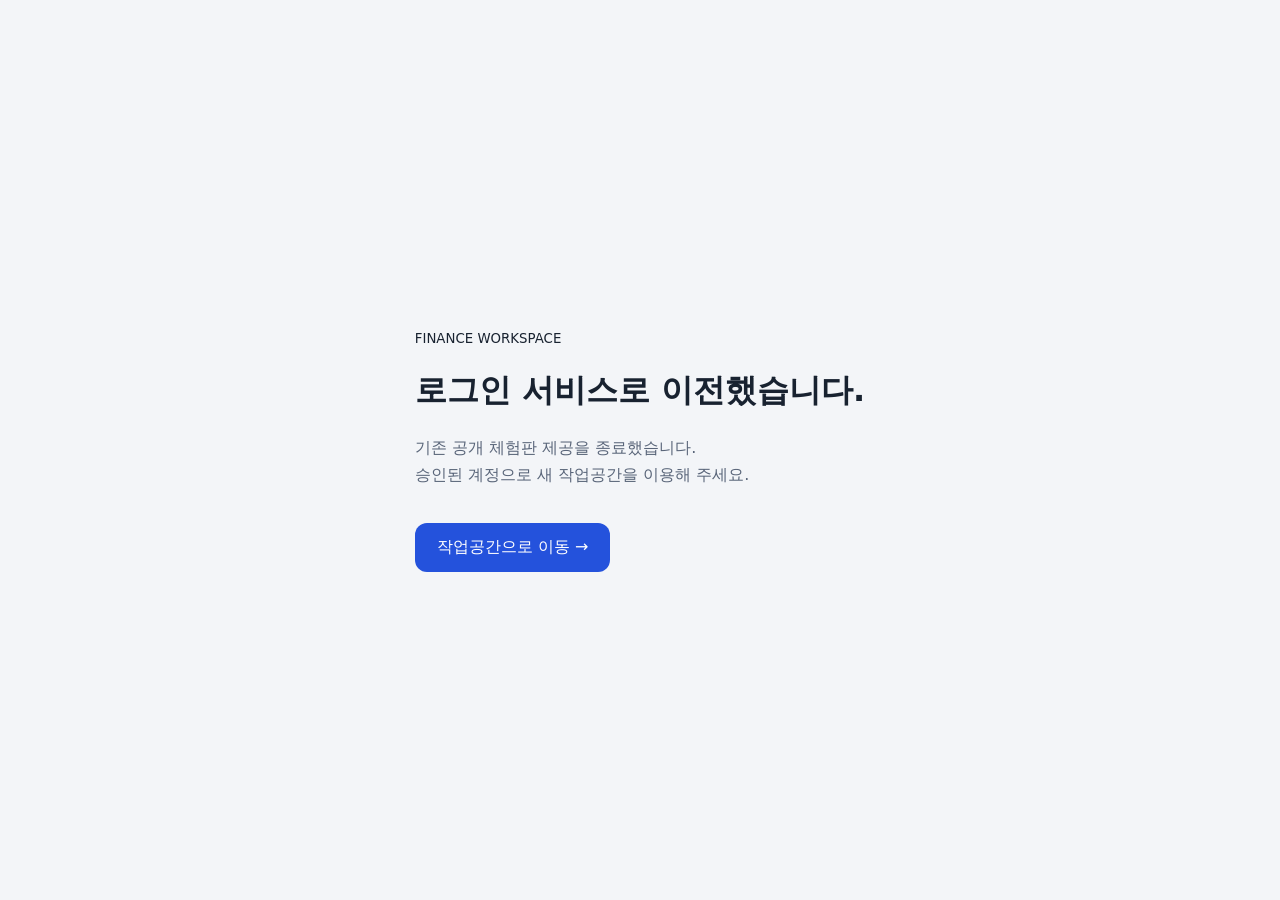
==== commit 613f4f1d: "Retire public finance demo; publish login-service migration notice" ====
--- a/index.html
+++ b/index.html
@@ -1,4 +1 @@
-<!doctype html><html lang="ko"><head><meta charset="UTF-8"><meta name="viewport" content="width=device-width,initial-scale=1"><meta name="referrer" content="no-referrer"><title>Finance Operations · 체험판</title><link rel="icon" href="./finance-dashboard-icon-32.png">  <script type="module" crossorigin src="./assets/index-QKzHVesU.js"></script>
-  <link rel="modulepreload" crossorigin href="./assets/jsx-runtime-BHwPObl3.js">
-  <link rel="stylesheet" crossorigin href="./assets/index-6Zu3cyZR.css">
-</head><body><div id="root"></div></body></html>
+<!doctype html><html lang="ko"><meta charset="utf-8"><meta name="viewport" content="width=device-width,initial-scale=1"><meta name="referrer" content="no-referrer"><meta http-equiv="Content-Security-Policy" content="default-src 'none'; style-src 'unsafe-inline'; base-uri 'none'; form-action 'none'"><title>Finance Workspace · 서비스 이전</title><style>body{margin:0;background:#f3f5f8;color:#182230;font:16px system-ui;min-height:100vh;display:grid;place-items:center}main{padding:40px;max-width:560px}h1{font-size:32px}p{line-height:1.7;color:#596579}a{display:inline-block;margin-top:18px;padding:14px 22px;border-radius:12px;background:#2452dc;color:white;text-decoration:none}</style><main><small>FINANCE WORKSPACE</small><h1>로그인 서비스로 이전했습니다.</h1><p>기존 공개 체험판 제공을 종료했습니다.<br>승인된 계정으로 새 작업공간을 이용해 주세요.</p><a href="https://finance-workspace-trial-2026.web.app/?view=workspace" rel="noreferrer">작업공간으로 이동 →</a></main></html>
